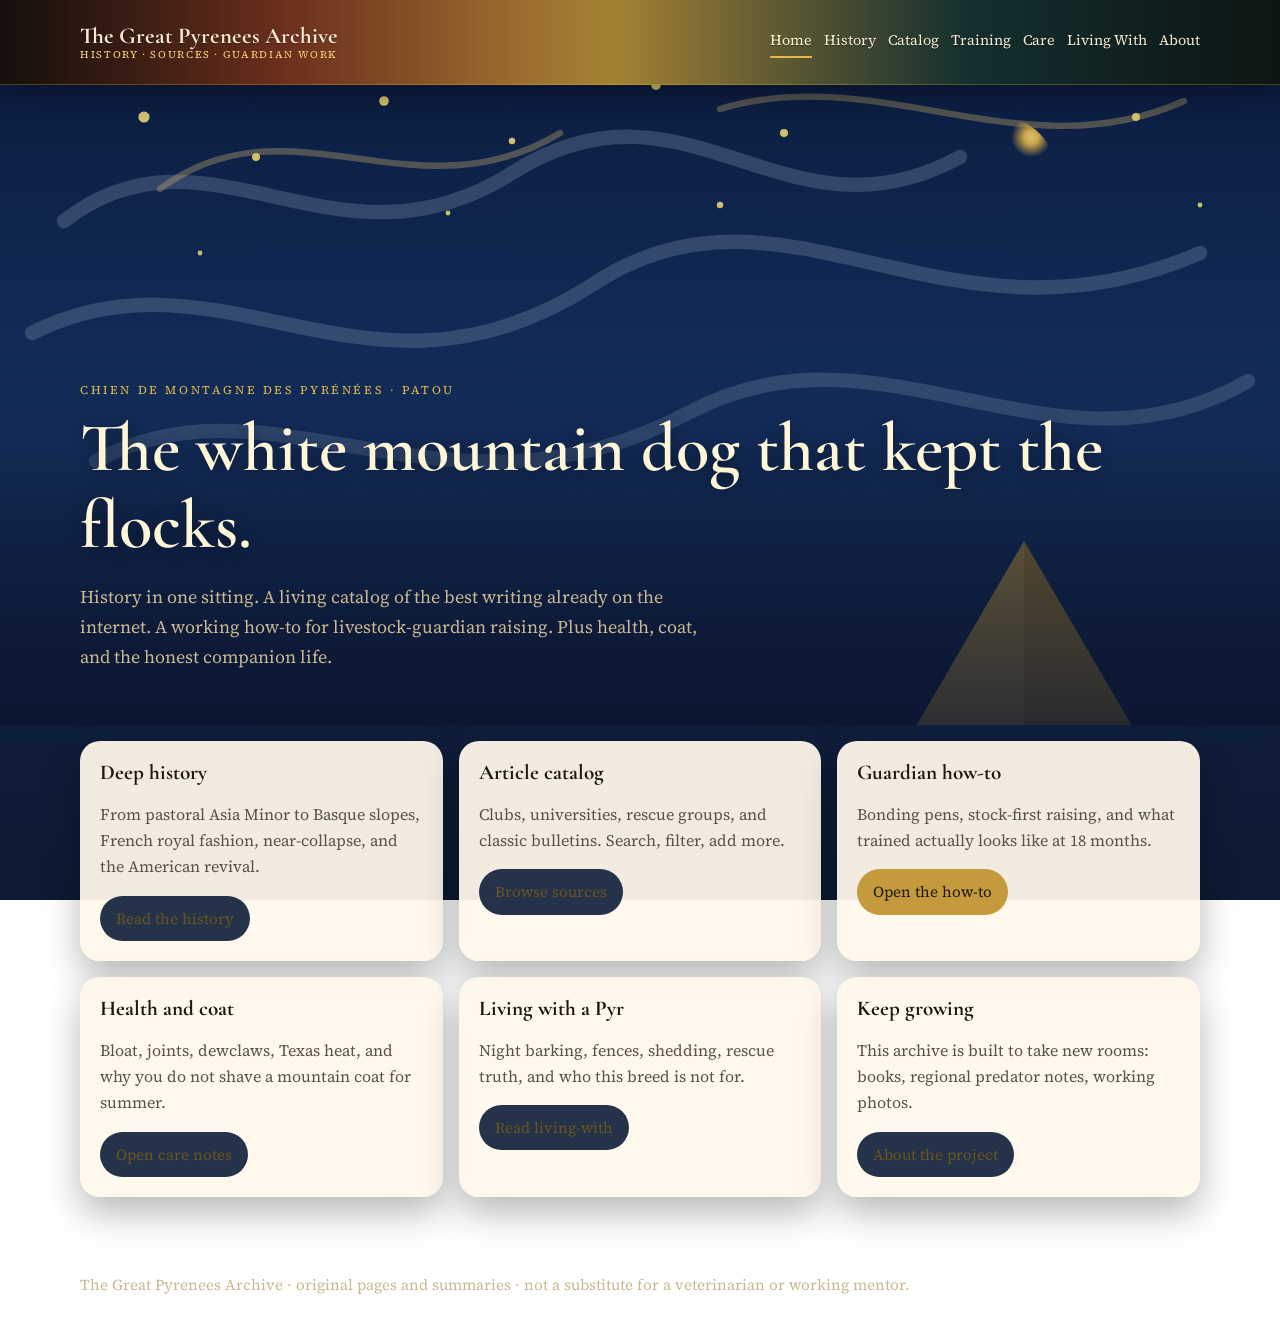
==== index.html @ efe575bf "Night-watch design: wet-paint header, starry hero, cream type on dark" ====
<!DOCTYPE html>
<html lang="en">
<head>
  <meta charset="UTF-8">
  <meta name="viewport" content="width=device-width, initial-scale=1">
  <meta http-equiv="Cache-Control" content="no-cache, no-store, must-revalidate">
  <title>The Great Pyrenees Archive</title>
  <link rel="preconnect" href="https://fonts.googleapis.com">
  <link rel="preconnect" href="https://fonts.gstatic.com" crossorigin>
  <link href="https://fonts.googleapis.com/css2?family=Cormorant+Garamond:wght@500;600&family=Source+Serif+4:opsz,wght@8..60,400;8..60,600&display=swap" rel="stylesheet">
  <link rel="stylesheet" href="assets/styles.css?v=night1">
</head>
<body>
  <header class="site-header"><div class="wrap header-inner">
    <a class="brand" href="index.html"><strong>The Great Pyrenees Archive</strong><span>History · Sources · Guardian Work</span></a>
    <nav><a class="active" href="index.html">Home</a><a href="history.html">History</a><a href="archive.html">Catalog</a><a href="training.html">Training</a><a href="care.html">Care</a><a href="living.html">Living With</a><a href="about.html">About</a></nav>
  </div></header>
  <section class="hero-night">
    <div class="wrap hero-copy">
      <p class="kicker">Chien de Montagne des Pyrénées · Patou</p>
      <h1>The white mountain dog that kept the flocks.</h1>
      <p class="lede">History in one sitting. A living catalog of the best writing already on the internet. A working how-to for livestock-guardian raising. Plus health, coat, and the honest companion life.</p>
    </div>
  </section>
  <main class="wrap">
    <section class="grid-3 section">
      <article class="card"><h3>Deep history</h3><p>From pastoral Asia Minor to Basque slopes, French royal fashion, near-collapse, and the American revival.</p><a class="btn" href="history.html">Read the history</a></article>
      <article class="card"><h3>Article catalog</h3><p>Clubs, universities, rescue groups, and classic bulletins. Search, filter, add more.</p><a class="btn" href="archive.html">Browse sources</a></article>
      <article class="card"><h3>Guardian how-to</h3><p>Bonding pens, stock-first raising, and what trained actually looks like at 18 months.</p><a class="btn gold" href="training.html">Open the how-to</a></article>
      <article class="card"><h3>Health and coat</h3><p>Bloat, joints, dewclaws, Texas heat, and why you do not shave a mountain coat for summer.</p><a class="btn" href="care.html">Open care notes</a></article>
      <article class="card"><h3>Living with a Pyr</h3><p>Night barking, fences, shedding, rescue truth, and who this breed is not for.</p><a class="btn" href="living.html">Read living-with</a></article>
      <article class="card"><h3>Keep growing</h3><p>This archive is built to take new rooms: books, regional predator notes, working photos.</p><a class="btn" href="about.html">About the project</a></article>
    </section>
  </main>
  <footer><div class="wrap">The Great Pyrenees Archive · original pages and summaries · not a substitute for a veterinarian or working mentor.</div></footer>
</body>
</html>
---- assets/styles.css ----
:root {
  --ink: #f6ecd4;
  --muted: #c9b894;
  --paper: rgba(255, 248, 235, 0.94);
  --paper-ink: #1c1914;
  --gold: #e0b94a;
  --gold-deep: #c49a3c;
  --navy: #0b1630;
  --navy-2: #12244a;
  --teal: #1f6f6a;
  --rust: #b24a2c;
  --line: rgba(246, 236, 212, 0.16);
}
* { box-sizing: border-box; }
html { scroll-behavior: smooth; }
body {
  margin: 0;
  font-family: "Source Serif 4", Georgia, serif;
  color: var(--ink);
  line-height: 1.65;
  min-height: 100vh;
  background:
    radial-gradient(circle at 12% 18%, rgba(246,226,122,0.16) 0 2px, transparent 3px),
    radial-gradient(circle at 28% 8%, rgba(246,226,122,0.2) 0 1px, transparent 2px),
    radial-gradient(circle at 72% 12%, rgba(246,226,122,0.18) 0 2px, transparent 3px),
    radial-gradient(circle at 88% 22%, rgba(246,226,122,0.14) 0 1px, transparent 2px),
    linear-gradient(180deg, #0b1630 0%, #12244a 42%, #0d1a33 100%);
  background-attachment: fixed;
}
a { color: var(--gold); }
.wrap { width: min(1120px, calc(100% - 28px)); margin: 0 auto; position: relative; z-index: 1; }
.site-header {
  position: sticky; top: 0; z-index: 30;
  background-image:
    linear-gradient(90deg, rgba(10,10,10,0.35), rgba(10,10,10,0.15) 40%, rgba(10,10,10,0.3)),
    linear-gradient(90deg, #1a120c 0%, #8a3a22 22%, #c49a3c 48%, #163a3a 76%, #0e1a18 100%);
  box-shadow: 0 10px 28px rgba(0,0,0,0.35);
  border-bottom: 1px solid rgba(224,185,74,0.28);
}
.header-inner { display: flex; align-items: center; justify-content: space-between; gap: 14px; min-height: 84px; padding: 10px 0; }
.brand { text-decoration: none; color: #f6ecd4; display: flex; flex-direction: column; line-height: 1.12; }
.brand strong { font-family: "Cormorant Garamond", Georgia, serif; font-size: 1.42rem; text-shadow: 0 1px 0 rgba(0,0,0,0.45); }
.brand span { font-size: 0.64rem; letter-spacing: 0.16em; text-transform: uppercase; color: #f3d27a; }
nav { display: flex; flex-wrap: wrap; gap: 6px 12px; }
nav a { text-decoration: none; color: #f6ecd4; font-size: 0.9rem; padding: 3px 0; border-bottom: 2px solid transparent; text-shadow: 0 1px 0 rgba(0,0,0,0.4); }
nav a.active, nav a:hover { border-bottom-color: var(--gold); color: #fff6d8; }
.hero-night {
  position: relative;
  min-height: min(72vh, 640px);
  display: grid;
  align-items: end;
  overflow: hidden;
  background: url("sky.svg?v=night1") center/cover no-repeat, #0b1630;
}
.hero-night::after {
  content: "";
  position: absolute; inset: 0;
  background: linear-gradient(180deg, rgba(11,22,48,0.15) 0%, rgba(11,22,48,0.2) 40%, rgba(11,22,48,0.78) 100%);
  pointer-events: none;
}
.hero-copy { position: relative; z-index: 2; padding: 48px 0 36px; }
.hero { padding: 42px 0 18px; }
.kicker { letter-spacing: 0.22em; text-transform: uppercase; font-size: 0.74rem; color: var(--gold); margin: 0 0 10px; }
h1, h2, h3 { font-family: "Cormorant Garamond", Georgia, serif; line-height: 1.12; margin: 0 0 12px; }
h1 { font-size: clamp(2.2rem, 6.4vw, 4.3rem); font-weight: 600; color: #fff6d8; text-shadow: 0 2px 18px rgba(0,0,0,0.45); }
h2 { font-size: clamp(1.6rem, 3.2vw, 2.4rem); color: #fff6d8; }
h3 { font-size: 1.32rem; color: var(--paper-ink); }
.lede { font-size: 1.12rem; color: var(--muted); max-width: 40rem; }
.grid-3, .grid-2 { display: grid; gap: 16px; }
.grid-3 { grid-template-columns: repeat(3, 1fr); }
.grid-2 { grid-template-columns: 1.15fr 0.85fr; }
.card {
  background: var(--paper);
  color: var(--paper-ink);
  border-radius: 20px;
  padding: 20px;
  box-shadow: 0 16px 36px rgba(0,0,0,0.28);
}
.card h2, .card h3 { color: var(--paper-ink); }
.card p { color: #5a5348; }
.card a { color: #6b5420; }
.btn { display: inline-block; text-decoration: none; background: #24324a; color: #f8f3e8; padding: 10px 16px; border-radius: 999px; font-size: 0.95rem; }
.btn.gold { background: var(--gold-deep); color: #1c1915; }
.section { padding: 16px 0 40px; }
.timeline { border-left: 3px solid var(--gold); margin: 18px 0 0 8px; padding-left: 22px; }
.tl-item { margin: 0 0 20px; }
.tl-item time { display: block; color: var(--gold); letter-spacing: 0.08em; font-size: 0.8rem; text-transform: uppercase; }
.filters { display: flex; flex-wrap: wrap; gap: 10px; margin: 16px 0 22px; align-items: center; }
.filters input, .filters select {
  font: inherit; padding: 10px 12px; border-radius: 12px;
  border: 1px solid var(--line); background: rgba(255,248,235,0.95);
  color: var(--paper-ink); min-width: 180px;
}
.article { display: grid; gap: 6px; margin-bottom: 14px; }
.meta { color: #6b6458; font-size: 0.92rem; }
.tag { display: inline-block; font-size: 0.72rem; letter-spacing: 0.06em; text-transform: uppercase; background: rgba(196,154,60,0.2); color: #6b5420; padding: 3px 8px; border-radius: 999px; }
.howto { color: var(--ink); }
.howto h2 { margin-bottom: 10px; }
.howto ol, .howto ul { padding-left: 20px; }
.howto li { margin: 0 0 10px; }
.callout { background: linear-gradient(90deg, rgba(224,185,74,0.2), rgba(31,111,106,0.18)); border-left: 4px solid var(--gold); padding: 14px 16px; border-radius: 0 14px 14px 0; color: var(--ink); }
.callout strong { color: #fff6d8; }
footer { margin-top: 8px; padding: 26px 0 40px; border-top: 1px solid var(--line); color: var(--muted); font-size: 0.95rem; }
@media (max-width: 900px) {
  .grid-3, .grid-2 { grid-template-columns: 1fr; }
  .header-inner { flex-direction: column; align-items: flex-start; }
  .hero-night { min-height: 70vh; }
}
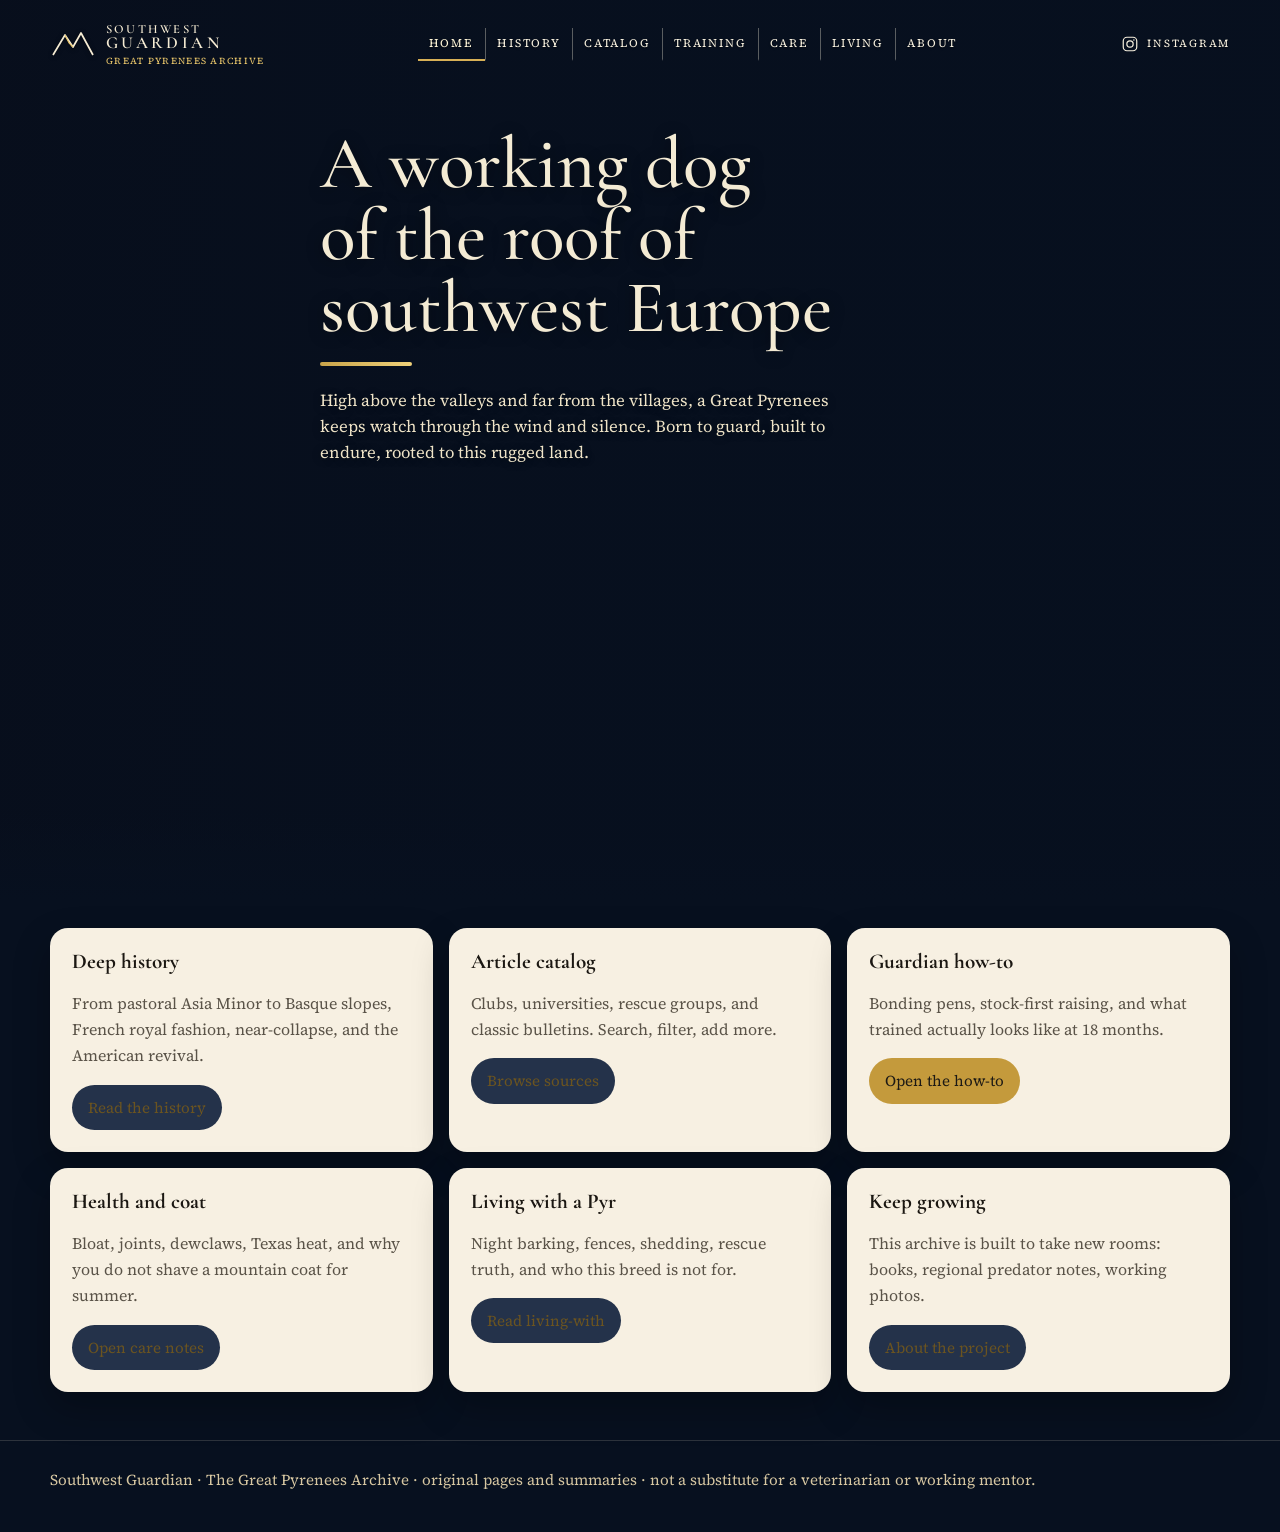
==== commit 34f4d21c: "Rebuild homepage to match the Starry Night painting: wet-paint header, Southwest Guardian lockup, cr" ====
--- a/index.html
+++ b/index.html
@@ -4,26 +4,46 @@
   <meta charset="UTF-8">
   <meta name="viewport" content="width=device-width, initial-scale=1">
   <meta http-equiv="Cache-Control" content="no-cache, no-store, must-revalidate">
-  <title>The Great Pyrenees Archive</title>
+  <title>Southwest Guardian — The Great Pyrenees Archive</title>
+  <meta name="description" content="A working dog of the roof of southwest Europe. History, source catalog, livestock guardian training, health, and living-with notes.">
   <link rel="preconnect" href="https://fonts.googleapis.com">
   <link rel="preconnect" href="https://fonts.gstatic.com" crossorigin>
-  <link href="https://fonts.googleapis.com/css2?family=Cormorant+Garamond:wght@500;600&family=Source+Serif+4:opsz,wght@8..60,400;8..60,600&display=swap" rel="stylesheet">
-  <link rel="stylesheet" href="assets/styles.css?v=night1">
+  <link href="https://fonts.googleapis.com/css2?family=Cormorant+Garamond:ital,wght@0,500;0,600;1,500&family=Source+Serif+4:opsz,wght@8..60,400;8..60,600&display=swap" rel="stylesheet">
+  <link rel="stylesheet" href="assets/styles.css?v=canvas1">
 </head>
 <body>
-  <header class="site-header"><div class="wrap header-inner">
-    <a class="brand" href="index.html"><strong>The Great Pyrenees Archive</strong><span>History · Sources · Guardian Work</span></a>
-    <nav><a class="active" href="index.html">Home</a><a href="history.html">History</a><a href="archive.html">Catalog</a><a href="training.html">Training</a><a href="care.html">Care</a><a href="living.html">Living With</a><a href="about.html">About</a></nav>
-  </div></header>
-  <section class="hero-night">
+  <section class="stage">
+    <header class="site-header"><div class="wrap header-inner">
+    <a class="brand" href="index.html" aria-label="Southwest Guardian home">
+      <svg width="46" height="34" viewBox="0 0 46 34" fill="none" aria-hidden="true">
+        <path d="M3 28 L15 8 L23 20 L31 6 L43 28" stroke="#f6ecd4" stroke-width="1.7" stroke-linejoin="round"/>
+        <path d="M15 8 L19 16 L23 20" stroke="#e8c56a" stroke-width="1.1"/>
+      </svg>
+      <span class="brand-copy">
+        <strong>Southwest</strong>
+        <em>Guardian</em>
+        <span>Great Pyrenees Archive</span>
+      </span>
+    </a>
+    <button class="nav-toggle" type="button" aria-expanded="false">Menu</button>
+    <nav class="paint-nav"><a class="active" href="index.html">Home</a><a href="history.html">History</a><a href="archive.html">Catalog</a><a href="training.html">Training</a><a href="care.html">Care</a><a href="living.html">Living</a><a href="about.html">About</a></nav>
+    <a class="ig" href="about.html" aria-label="About the archive">
+      <svg width="18" height="18" viewBox="0 0 24 24" fill="none" aria-hidden="true">
+        <rect x="3" y="3" width="18" height="18" rx="5" stroke="#f7f0de" stroke-width="1.6"/>
+        <circle cx="12" cy="12" r="4.2" stroke="#f7f0de" stroke-width="1.6"/>
+        <circle cx="17.2" cy="6.8" r="1" fill="#f7f0de"/>
+      </svg>
+      <span>Instagram</span>
+    </a>
+    </div></header>
     <div class="wrap hero-copy">
-      <p class="kicker">Chien de Montagne des Pyrénées · Patou</p>
-      <h1>The white mountain dog that kept the flocks.</h1>
-      <p class="lede">History in one sitting. A living catalog of the best writing already on the internet. A working how-to for livestock-guardian raising. Plus health, coat, and the honest companion life.</p>
+      <h1>A working dog<br>of the roof of<br>southwest Europe</h1>
+      <span class="gold-rule"></span>
+      <p class="lede">High above the valleys and far from the villages, a Great Pyrenees keeps watch through the wind and silence. Born to guard, built to endure, rooted to this rugged land.</p>
     </div>
   </section>
   <main class="wrap">
-    <section class="grid-3 section">
+    <section class="grid-3 section rooms">
       <article class="card"><h3>Deep history</h3><p>From pastoral Asia Minor to Basque slopes, French royal fashion, near-collapse, and the American revival.</p><a class="btn" href="history.html">Read the history</a></article>
       <article class="card"><h3>Article catalog</h3><p>Clubs, universities, rescue groups, and classic bulletins. Search, filter, add more.</p><a class="btn" href="archive.html">Browse sources</a></article>
       <article class="card"><h3>Guardian how-to</h3><p>Bonding pens, stock-first raising, and what trained actually looks like at 18 months.</p><a class="btn gold" href="training.html">Open the how-to</a></article>
@@ -32,6 +52,7 @@
       <article class="card"><h3>Keep growing</h3><p>This archive is built to take new rooms: books, regional predator notes, working photos.</p><a class="btn" href="about.html">About the project</a></article>
     </section>
   </main>
-  <footer><div class="wrap">The Great Pyrenees Archive · original pages and summaries · not a substitute for a veterinarian or working mentor.</div></footer>
+  <footer><div class="wrap">Southwest Guardian · The Great Pyrenees Archive · original pages and summaries · not a substitute for a veterinarian or working mentor.</div></footer>
+  <script src="assets/site.js?v=canvas1"></script>
 </body>
 </html>
--- a/assets/styles.css
+++ b/assets/styles.css
@@ -1,15 +1,12 @@
 :root {
-  --ink: #f6ecd4;
-  --muted: #c9b894;
-  --paper: rgba(255, 248, 235, 0.94);
-  --paper-ink: #1c1914;
-  --gold: #e0b94a;
+  --ink: #f3ead2;
+  --muted: #d7c7a2;
+  --paper: #f7f0e2;
+  --paper-ink: #1b1712;
+  --gold: #d7b056;
   --gold-deep: #c49a3c;
-  --navy: #0b1630;
-  --navy-2: #12244a;
-  --teal: #1f6f6a;
-  --rust: #b24a2c;
-  --line: rgba(246, 236, 212, 0.16);
+  --navy: #07101f;
+  --line: rgba(243, 234, 210, 0.16);
 }
 * { box-sizing: border-box; }
 html { scroll-behavior: smooth; }
@@ -19,69 +16,181 @@
   color: var(--ink);
   line-height: 1.65;
   min-height: 100vh;
+  background: #07101f;
+}
+a { color: var(--gold); }
+.wrap { width: min(1180px, calc(100% - 32px)); margin: 0 auto; }
+.stage {
+  position: relative;
+  min-height: 100svh;
+  color: var(--ink);
   background:
-    radial-gradient(circle at 12% 18%, rgba(246,226,122,0.16) 0 2px, transparent 3px),
-    radial-gradient(circle at 28% 8%, rgba(246,226,122,0.2) 0 1px, transparent 2px),
-    radial-gradient(circle at 72% 12%, rgba(246,226,122,0.18) 0 2px, transparent 3px),
-    radial-gradient(circle at 88% 22%, rgba(246,226,122,0.14) 0 1px, transparent 2px),
-    linear-gradient(180deg, #0b1630 0%, #12244a 42%, #0d1a33 100%);
-  background-attachment: fixed;
-}
-a { color: var(--gold); }
-.wrap { width: min(1120px, calc(100% - 28px)); margin: 0 auto; position: relative; z-index: 1; }
-.site-header {
-  position: sticky; top: 0; z-index: 30;
-  background-image:
-    linear-gradient(90deg, rgba(10,10,10,0.35), rgba(10,10,10,0.15) 40%, rgba(10,10,10,0.3)),
-    linear-gradient(90deg, #1a120c 0%, #8a3a22 22%, #c49a3c 48%, #163a3a 76%, #0e1a18 100%);
+    linear-gradient(90deg, rgba(8,12,24,0.42) 0%, rgba(8,12,24,0.12) 42%, rgba(8,12,24,0.08) 100%),
+    url("hero.svg?v=canvas1") center top / cover no-repeat,
+    #07101f;
+  overflow: hidden;
+}
+.stage::after {
+  content: "";
+  position: absolute;
+  inset: auto 0 0 0;
+  height: 90px;
+  background: linear-gradient(180deg, transparent, #07101f);
+  pointer-events: none;
+}
+.site-header { position: relative; z-index: 5; }
+.stage .site-header { background: transparent; }
+.page-header {
+  position: sticky;
+  top: 0;
+  z-index: 30;
+  background:
+    linear-gradient(90deg, rgba(8,8,8,0.28), rgba(8,8,8,0.08) 40%, rgba(8,8,8,0.2)),
+    url("bar.svg?v=canvas1") center / cover no-repeat,
+    linear-gradient(90deg, #1a120c 0%, #8a3a22 22%, #c49a3c 52%, #1a5a58 78%, #163a48 100%);
   box-shadow: 0 10px 28px rgba(0,0,0,0.35);
-  border-bottom: 1px solid rgba(224,185,74,0.28);
-}
-.header-inner { display: flex; align-items: center; justify-content: space-between; gap: 14px; min-height: 84px; padding: 10px 0; }
-.brand { text-decoration: none; color: #f6ecd4; display: flex; flex-direction: column; line-height: 1.12; }
-.brand strong { font-family: "Cormorant Garamond", Georgia, serif; font-size: 1.42rem; text-shadow: 0 1px 0 rgba(0,0,0,0.45); }
-.brand span { font-size: 0.64rem; letter-spacing: 0.16em; text-transform: uppercase; color: #f3d27a; }
-nav { display: flex; flex-wrap: wrap; gap: 6px 12px; }
-nav a { text-decoration: none; color: #f6ecd4; font-size: 0.9rem; padding: 3px 0; border-bottom: 2px solid transparent; text-shadow: 0 1px 0 rgba(0,0,0,0.4); }
-nav a.active, nav a:hover { border-bottom-color: var(--gold); color: #fff6d8; }
-.hero-night {
+}
+.header-inner {
+  display: grid;
+  grid-template-columns: auto 1fr auto;
+  align-items: center;
+  gap: 18px;
+  min-height: 92px;
+  padding: 10px 0 14px;
+}
+.brand {
+  text-decoration: none;
+  color: #f6ecd4;
+  display: flex;
+  align-items: center;
+  gap: 10px;
+  min-width: 148px;
+}
+.brand svg { display: block; flex: 0 0 auto; filter: drop-shadow(0 1px 2px rgba(0,0,0,.55)); }
+.brand-copy { display: flex; flex-direction: column; line-height: 1; }
+.brand-copy strong {
+  font-family: "Cormorant Garamond", Georgia, serif;
+  font-weight: 600;
+  font-size: 0.78rem;
+  letter-spacing: 0.18em;
+  text-transform: uppercase;
+}
+.brand-copy em {
+  font-style: normal;
+  font-family: "Cormorant Garamond", Georgia, serif;
+  font-weight: 600;
+  font-size: 1.05rem;
+  letter-spacing: 0.2em;
+  text-transform: uppercase;
+}
+.brand-copy span {
+  margin-top: 4px;
+  font-size: 0.58rem;
+  letter-spacing: 0.14em;
+  text-transform: uppercase;
+  color: #e8c56a;
+}
+nav.paint-nav {
+  display: flex;
+  flex-wrap: wrap;
+  justify-content: center;
+  align-items: center;
+  gap: 0;
+}
+nav.paint-nav a {
+  text-decoration: none;
+  color: #f7f0de;
+  font-size: 0.72rem;
+  letter-spacing: 0.16em;
+  text-transform: uppercase;
+  padding: 6px 11px;
+  text-shadow: 0 1px 2px rgba(0,0,0,0.55);
+  border-bottom: 2px solid transparent;
+}
+nav.paint-nav a + a { border-left: 1px solid rgba(247,240,222,0.35); }
+nav.paint-nav a.active,
+nav.paint-nav a:hover { border-bottom-color: var(--gold); color: #fff6d8; }
+.ig {
+  color: #f7f0de;
+  text-decoration: none;
+  display: flex;
+  align-items: center;
+  gap: 8px;
+  font-size: 0.68rem;
+  letter-spacing: 0.16em;
+  text-transform: uppercase;
+  text-shadow: 0 1px 2px rgba(0,0,0,0.55);
+}
+.ig svg { display: block; }
+.hero-copy {
   position: relative;
-  min-height: min(72vh, 640px);
-  display: grid;
-  align-items: end;
-  overflow: hidden;
-  background: url("sky.svg?v=night1") center/cover no-repeat, #0b1630;
-}
-.hero-night::after {
-  content: "";
-  position: absolute; inset: 0;
-  background: linear-gradient(180deg, rgba(11,22,48,0.15) 0%, rgba(11,22,48,0.2) 40%, rgba(11,22,48,0.78) 100%);
-  pointer-events: none;
-}
-.hero-copy { position: relative; z-index: 2; padding: 48px 0 36px; }
-.hero { padding: 42px 0 18px; }
-.kicker { letter-spacing: 0.22em; text-transform: uppercase; font-size: 0.74rem; color: var(--gold); margin: 0 0 10px; }
+  z-index: 3;
+  padding: 4vh 0 18vh;
+  max-width: 640px;
+}
+.hero-copy h1 {
+  font-family: "Cormorant Garamond", Georgia, serif;
+  font-weight: 500;
+  font-size: clamp(2.4rem, 6.2vw, 4.6rem);
+  line-height: 0.98;
+  color: #f4ebd4;
+  margin: 0 0 18px;
+  text-shadow: 0 2px 16px rgba(0,0,0,0.45);
+}
+.gold-rule {
+  display: block;
+  width: 92px;
+  height: 4px;
+  border-radius: 2px;
+  background: linear-gradient(90deg, #c9a44a, #f0d27a);
+  margin: 0 0 22px;
+}
+.hero-copy .lede {
+  font-size: 1.05rem;
+  line-height: 1.55;
+  color: #efe4c8;
+  max-width: 34rem;
+  text-shadow: 0 1px 8px rgba(0,0,0,0.4);
+  margin: 0;
+}
+.page-hero { padding: 42px 0 8px; }
+.kicker {
+  letter-spacing: 0.22em;
+  text-transform: uppercase;
+  font-size: 0.74rem;
+  color: var(--gold);
+  margin: 0 0 10px;
+}
 h1, h2, h3 { font-family: "Cormorant Garamond", Georgia, serif; line-height: 1.12; margin: 0 0 12px; }
-h1 { font-size: clamp(2.2rem, 6.4vw, 4.3rem); font-weight: 600; color: #fff6d8; text-shadow: 0 2px 18px rgba(0,0,0,0.45); }
-h2 { font-size: clamp(1.6rem, 3.2vw, 2.4rem); color: #fff6d8; }
+h1 { font-size: clamp(2.1rem, 5.4vw, 3.6rem); font-weight: 600; color: #fff6d8; }
+h2 { font-size: clamp(1.5rem, 3vw, 2.2rem); color: #fff6d8; }
 h3 { font-size: 1.32rem; color: var(--paper-ink); }
-.lede { font-size: 1.12rem; color: var(--muted); max-width: 40rem; }
+.lede { font-size: 1.12rem; color: var(--muted); max-width: 42rem; }
 .grid-3, .grid-2 { display: grid; gap: 16px; }
 .grid-3 { grid-template-columns: repeat(3, 1fr); }
 .grid-2 { grid-template-columns: 1.15fr 0.85fr; }
 .card {
   background: var(--paper);
   color: var(--paper-ink);
-  border-radius: 20px;
-  padding: 20px;
+  border-radius: 18px;
+  padding: 22px;
   box-shadow: 0 16px 36px rgba(0,0,0,0.28);
 }
 .card h2, .card h3 { color: var(--paper-ink); }
 .card p { color: #5a5348; }
 .card a { color: #6b5420; }
-.btn { display: inline-block; text-decoration: none; background: #24324a; color: #f8f3e8; padding: 10px 16px; border-radius: 999px; font-size: 0.95rem; }
+.btn {
+  display: inline-block;
+  text-decoration: none;
+  background: #24324a;
+  color: #f8f3e8;
+  padding: 10px 16px;
+  border-radius: 999px;
+  font-size: 0.95rem;
+}
 .btn.gold { background: var(--gold-deep); color: #1c1915; }
 .section { padding: 16px 0 40px; }
+.rooms { padding-top: 28px; }
 .timeline { border-left: 3px solid var(--gold); margin: 18px 0 0 8px; padding-left: 22px; }
 .tl-item { margin: 0 0 20px; }
 .tl-item time { display: block; color: var(--gold); letter-spacing: 0.08em; font-size: 0.8rem; text-transform: uppercase; }
@@ -93,16 +202,61 @@
 }
 .article { display: grid; gap: 6px; margin-bottom: 14px; }
 .meta { color: #6b6458; font-size: 0.92rem; }
-.tag { display: inline-block; font-size: 0.72rem; letter-spacing: 0.06em; text-transform: uppercase; background: rgba(196,154,60,0.2); color: #6b5420; padding: 3px 8px; border-radius: 999px; }
-.howto { color: var(--ink); }
+.tag {
+  display: inline-block; font-size: 0.72rem; letter-spacing: 0.06em;
+  text-transform: uppercase; background: rgba(196,154,60,0.2);
+  color: #6b5420; padding: 3px 8px; border-radius: 999px;
+}
 .howto h2 { margin-bottom: 10px; }
 .howto ol, .howto ul { padding-left: 20px; }
 .howto li { margin: 0 0 10px; }
-.callout { background: linear-gradient(90deg, rgba(224,185,74,0.2), rgba(31,111,106,0.18)); border-left: 4px solid var(--gold); padding: 14px 16px; border-radius: 0 14px 14px 0; color: var(--ink); }
+.callout {
+  background: linear-gradient(90deg, rgba(224,185,74,0.2), rgba(31,111,106,0.18));
+  border-left: 4px solid var(--gold);
+  padding: 14px 16px;
+  border-radius: 0 14px 14px 0;
+}
 .callout strong { color: #fff6d8; }
-footer { margin-top: 8px; padding: 26px 0 40px; border-top: 1px solid var(--line); color: var(--muted); font-size: 0.95rem; }
-@media (max-width: 900px) {
+footer {
+  margin-top: 8px;
+  padding: 26px 0 40px;
+  border-top: 1px solid var(--line);
+  color: var(--muted);
+  font-size: 0.95rem;
+}
+@media (max-width: 980px) {
+  .header-inner { grid-template-columns: 1fr auto; min-height: 78px; }
+  nav.paint-nav { display: none; }
+  .ig span { display: none; }
+  .nav-toggle { display: block; }
   .grid-3, .grid-2 { grid-template-columns: 1fr; }
-  .header-inner { flex-direction: column; align-items: flex-start; }
-  .hero-night { min-height: 70vh; }
-}
+  .hero-copy { padding: 18px 0 46vw; max-width: 92%; }
+  .hero-copy h1 { font-size: clamp(2rem, 10vw, 3.1rem); }
+  .stage { min-height: 100svh; background-position: 30% top; }
+}
+@media (min-width: 981px) {
+  .nav-toggle { display: none; }
+}
+.nav-toggle {
+  appearance: none;
+  border: 1px solid rgba(247,240,222,0.35);
+  background: rgba(0,0,0,0.2);
+  color: #f7f0de;
+  border-radius: 999px;
+  padding: 7px 12px;
+  letter-spacing: 0.14em;
+  text-transform: uppercase;
+  font-size: 0.68rem;
+  justify-self: end;
+}
+@media (max-width: 980px) {
+  nav.paint-nav.is-open {
+    display: flex;
+    grid-column: 1 / -1;
+    justify-content: flex-start;
+    background: rgba(8,12,24,0.55);
+    border-radius: 12px;
+    padding: 8px;
+  }
+  nav.paint-nav.is-open a + a { border-left: 0; }
+}
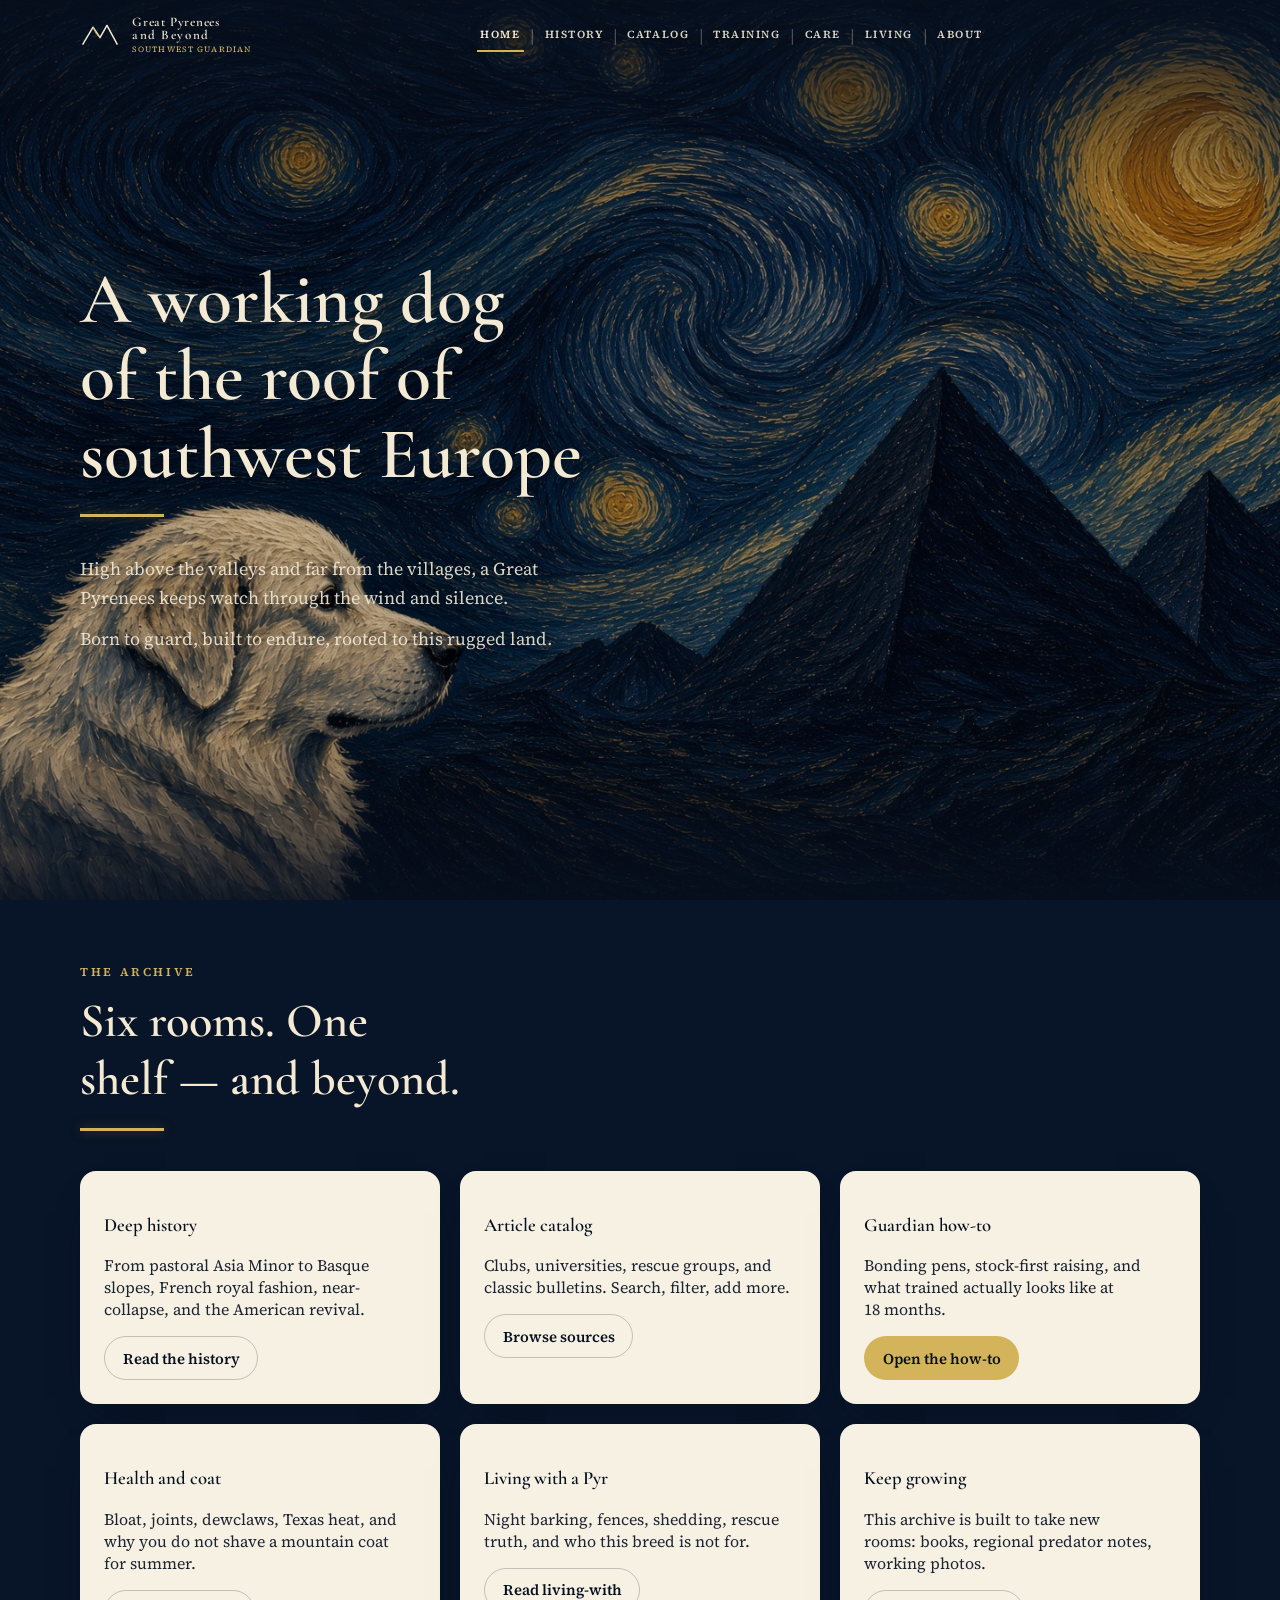
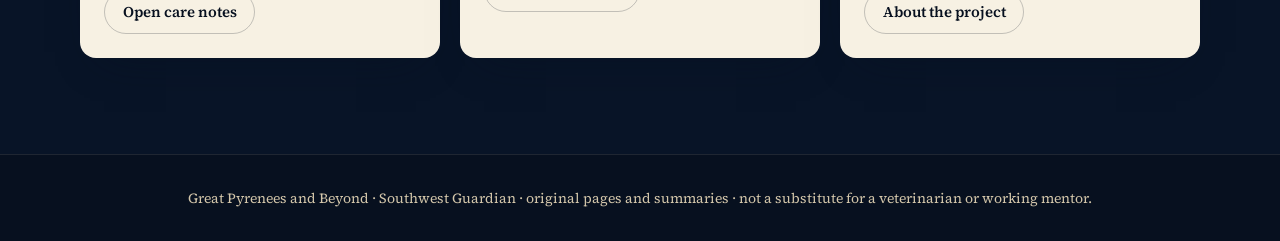
==== commit 5160f068: "Painted Great Pyrenees and Beyond archive Starry Night canvas, working Menu on phone widths, catalog" ====
--- a/index.html
+++ b/index.html
@@ -4,55 +4,78 @@
   <meta charset="UTF-8">
   <meta name="viewport" content="width=device-width, initial-scale=1">
   <meta http-equiv="Cache-Control" content="no-cache, no-store, must-revalidate">
-  <title>Southwest Guardian — The Great Pyrenees Archive</title>
+  <title>Great Pyrenees and Beyond — Southwest Guardian</title>
   <meta name="description" content="A working dog of the roof of southwest Europe. History, source catalog, livestock guardian training, health, and living-with notes.">
+  <link rel="icon" type="image/svg+xml" href="assets/favicon.svg">
   <link rel="preconnect" href="https://fonts.googleapis.com">
   <link rel="preconnect" href="https://fonts.gstatic.com" crossorigin>
-  <link href="https://fonts.googleapis.com/css2?family=Cormorant+Garamond:ital,wght@0,500;0,600;1,500&family=Source+Serif+4:opsz,wght@8..60,400;8..60,600&display=swap" rel="stylesheet">
-  <link rel="stylesheet" href="assets/styles.css?v=canvas1">
+  <link href="https://fonts.googleapis.com/css2?family=Cormorant+Garamond:ital,wght@0,500;0,600;0,700;1,500&family=Source+Serif+4:ital,opsz,wght@0,8..60,400;0,8..60,600;1,8..60,400&display=swap" rel="stylesheet">
+  <link rel="stylesheet" href="assets/styles.css?v=beyond1">
 </head>
 <body>
-  <section class="stage">
-    <header class="site-header"><div class="wrap header-inner">
-    <a class="brand" href="index.html" aria-label="Southwest Guardian home">
-      <svg width="46" height="34" viewBox="0 0 46 34" fill="none" aria-hidden="true">
-        <path d="M3 28 L15 8 L23 20 L31 6 L43 28" stroke="#f6ecd4" stroke-width="1.7" stroke-linejoin="round"/>
-        <path d="M15 8 L19 16 L23 20" stroke="#e8c56a" stroke-width="1.1"/>
-      </svg>
-      <span class="brand-copy">
-        <strong>Southwest</strong>
-        <em>Guardian</em>
-        <span>Great Pyrenees Archive</span>
-      </span>
-    </a>
-    <button class="nav-toggle" type="button" aria-expanded="false">Menu</button>
-    <nav class="paint-nav"><a class="active" href="index.html">Home</a><a href="history.html">History</a><a href="archive.html">Catalog</a><a href="training.html">Training</a><a href="care.html">Care</a><a href="living.html">Living</a><a href="about.html">About</a></nav>
-    <a class="ig" href="about.html" aria-label="About the archive">
-      <svg width="18" height="18" viewBox="0 0 24 24" fill="none" aria-hidden="true">
-        <rect x="3" y="3" width="18" height="18" rx="5" stroke="#f7f0de" stroke-width="1.6"/>
-        <circle cx="12" cy="12" r="4.2" stroke="#f7f0de" stroke-width="1.6"/>
-        <circle cx="17.2" cy="6.8" r="1" fill="#f7f0de"/>
-      </svg>
-      <span>Instagram</span>
-    </a>
-    </div></header>
-    <div class="wrap hero-copy">
+  <header class="site-header overlay">
+    
+  <div class="header-inner site-wrap">
+    <a class="brand" href="index.html" aria-label="Great Pyrenees and Beyond home">
+    <svg width="40" height="30" viewBox="0 0 46 34" fill="none" aria-hidden="true">
+  <path d="M3 28 L15 8 L23 20 L31 6 L43 28" stroke="#f4ead4" stroke-width="1.7" stroke-linejoin="round"/>
+  <path d="M15 8 L19 16 L23 20" stroke="#d4b45a" stroke-width="1.15"/>
+</svg>
+    <span class="brand-copy"><strong>Great Pyrenees</strong><em>and Beyond</em><span>Southwest Guardian</span></span>
+  </a>
+    <nav class="desk-nav" aria-label="Primary"><a href="index.html" class="active">Home</a><span class="pipe" aria-hidden="true">|</span><a href="history.html">History</a><span class="pipe" aria-hidden="true">|</span><a href="archive.html">Catalog</a><span class="pipe" aria-hidden="true">|</span><a href="training.html">Training</a><span class="pipe" aria-hidden="true">|</span><a href="care.html">Care</a><span class="pipe" aria-hidden="true">|</span><a href="living.html">Living</a><span class="pipe" aria-hidden="true">|</span><a href="about.html">About</a></nav>
+    <button type="button" class="menu-btn" data-open-menu aria-expanded="false" aria-controls="site-menu">
+      <span class="bars" aria-hidden="true"><i></i><i></i><i></i></span>
+      Menu
+    </button>
+  </div>
+  <div class="menu-panel" id="site-menu" data-menu hidden>
+    <div class="bg" aria-hidden="true"><img src="assets/hero-mobile.jpg?v=beyond1" alt=""></div>
+    <div class="menu-top">
+      <a class="brand" href="index.html" aria-label="Great Pyrenees and Beyond home">
+    <svg width="40" height="30" viewBox="0 0 46 34" fill="none" aria-hidden="true">
+  <path d="M3 28 L15 8 L23 20 L31 6 L43 28" stroke="#f4ead4" stroke-width="1.7" stroke-linejoin="round"/>
+  <path d="M15 8 L19 16 L23 20" stroke="#d4b45a" stroke-width="1.15"/>
+</svg>
+    <span class="brand-copy"><strong>Great Pyrenees</strong><em>and Beyond</em><span>Southwest Guardian</span></span>
+  </a>
+      <button type="button" class="menu-close" data-close-menu aria-label="Close menu">×</button>
+    </div>
+    <nav class="menu-links"><a href="index.html" class="active">Home</a><a href="history.html">History</a><a href="archive.html">Catalog</a><a href="training.html">Training</a><a href="care.html">Care</a><a href="living.html">Living</a><a href="about.html">About</a></nav>
+  </div>
+  </header>
+  <section class="hero">
+    <picture>
+      <source media="(max-width: 1199px)" srcset="assets/hero-mobile.jpg?v=beyond1">
+      <img class="hero-art" src="assets/hero-desktop.jpg?v=beyond1" alt="">
+    </picture>
+    <div class="hero-scrim" aria-hidden="true"></div>
+    <div class="hero-top" aria-hidden="true"></div>
+    <div class="hero-bot" aria-hidden="true"></div>
+    <div class="hero-copy site-wrap">
       <h1>A working dog<br>of the roof of<br>southwest Europe</h1>
       <span class="gold-rule"></span>
-      <p class="lede">High above the valleys and far from the villages, a Great Pyrenees keeps watch through the wind and silence. Born to guard, built to endure, rooted to this rugged land.</p>
+      <p class="lede">High above the valleys and far from the villages, a Great Pyrenees keeps watch through the wind and silence.
+        <span class="lede-rest">Born to guard, built to endure, rooted to this rugged land.</span>
+      </p>
     </div>
   </section>
-  <main class="wrap">
-    <section class="grid-3 section rooms">
-      <article class="card"><h3>Deep history</h3><p>From pastoral Asia Minor to Basque slopes, French royal fashion, near-collapse, and the American revival.</p><a class="btn" href="history.html">Read the history</a></article>
-      <article class="card"><h3>Article catalog</h3><p>Clubs, universities, rescue groups, and classic bulletins. Search, filter, add more.</p><a class="btn" href="archive.html">Browse sources</a></article>
-      <article class="card"><h3>Guardian how-to</h3><p>Bonding pens, stock-first raising, and what trained actually looks like at 18 months.</p><a class="btn gold" href="training.html">Open the how-to</a></article>
-      <article class="card"><h3>Health and coat</h3><p>Bloat, joints, dewclaws, Texas heat, and why you do not shave a mountain coat for summer.</p><a class="btn" href="care.html">Open care notes</a></article>
-      <article class="card"><h3>Living with a Pyr</h3><p>Night barking, fences, shedding, rescue truth, and who this breed is not for.</p><a class="btn" href="living.html">Read living-with</a></article>
-      <article class="card"><h3>Keep growing</h3><p>This archive is built to take new rooms: books, regional predator notes, working photos.</p><a class="btn" href="about.html">About the project</a></article>
-    </section>
+  <main class="rooms">
+    <div class="site-wrap">
+      <p class="kicker">The archive</p>
+      <h2>Six rooms. One shelf — and beyond.</h2>
+      <span class="gold-rule"></span>
+      <div class="grid-3">
+        <article class="paper-card"><h3>Deep history</h3><p>From pastoral Asia Minor to Basque slopes, French royal fashion, near-collapse, and the American revival.</p><a class="paint-btn" href="history.html">Read the history</a></article>
+        <article class="paper-card"><h3>Article catalog</h3><p>Clubs, universities, rescue groups, and classic bulletins. Search, filter, add more.</p><a class="paint-btn" href="archive.html">Browse sources</a></article>
+        <article class="paper-card"><h3>Guardian how-to</h3><p>Bonding pens, stock-first raising, and what trained actually looks like at 18 months.</p><a class="paint-btn gold" href="training.html">Open the how-to</a></article>
+        <article class="paper-card"><h3>Health and coat</h3><p>Bloat, joints, dewclaws, Texas heat, and why you do not shave a mountain coat for summer.</p><a class="paint-btn" href="care.html">Open care notes</a></article>
+        <article class="paper-card"><h3>Living with a Pyr</h3><p>Night barking, fences, shedding, rescue truth, and who this breed is not for.</p><a class="paint-btn" href="living.html">Read living-with</a></article>
+        <article class="paper-card"><h3>Keep growing</h3><p>This archive is built to take new rooms: books, regional predator notes, working photos.</p><a class="paint-btn" href="about.html">About the project</a></article>
+      </div>
+    </div>
   </main>
-  <footer><div class="wrap">Southwest Guardian · The Great Pyrenees Archive · original pages and summaries · not a substitute for a veterinarian or working mentor.</div></footer>
-  <script src="assets/site.js?v=canvas1"></script>
+  <footer class="site-footer"><div class="site-wrap">Great Pyrenees and Beyond · Southwest Guardian · original pages and summaries · not a substitute for a veterinarian or working mentor.</div></footer>
+  <script src="assets/site.js?v=beyond1"></script>
 </body>
 </html>
--- a/assets/styles.css
+++ b/assets/styles.css
@@ -1,262 +1,176 @@
 :root {
-  --ink: #f3ead2;
-  --muted: #d7c7a2;
-  --paper: #f7f0e2;
-  --paper-ink: #1b1712;
-  --gold: #d7b056;
-  --gold-deep: #c49a3c;
-  --navy: #07101f;
-  --line: rgba(243, 234, 210, 0.16);
+  --ink: #07101f;
+  --navy: #0c1c38;
+  --navy-deep: #081427;
+  --cream: #f4ead4;
+  --cream-dim: #d4c7ab;
+  --gold: #d4b45a;
+  --gold-deep: #b8923a;
+  --teal: #2d6a72;
+  --paper: #f7f1e3;
+  --ink-soft: #1b2433;
+  --display: "Cormorant Garamond", Georgia, serif;
+  --serif: "Source Serif 4", Georgia, serif;
 }
+
 * { box-sizing: border-box; }
-html { scroll-behavior: smooth; }
-body {
-  margin: 0;
-  font-family: "Source Serif 4", Georgia, serif;
-  color: var(--ink);
-  line-height: 1.65;
-  min-height: 100vh;
-  background: #07101f;
+html { -webkit-font-smoothing: antialiased; background: var(--ink); color: var(--cream); }
+body { margin: 0; min-height: 100svh; font-family: var(--serif); background: var(--ink); color: var(--cream); }
+button:not(:disabled), [role="button"]:not(:disabled) { cursor: pointer; }
+h1, h2, h3 { font-family: var(--display); text-wrap: balance; font-weight: 600; }
+p { text-wrap: pretty; }
+a { color: inherit; }
+img { max-width: 100%; }
+
+.site-wrap { width: min(1120px, calc(100% - 2.5rem)); margin-inline: auto; min-width: 0; }
+
+.gold-rule {
+  display: block; width: 5.25rem; height: 3px; margin: 1.25rem 0;
+  background: var(--gold); box-shadow: 0 0 12px rgb(212 180 90 / 0.35);
 }
-a { color: var(--gold); }
-.wrap { width: min(1180px, calc(100% - 32px)); margin: 0 auto; }
-.stage {
-  position: relative;
-  min-height: 100svh;
-  color: var(--ink);
-  background:
-    linear-gradient(90deg, rgba(8,12,24,0.42) 0%, rgba(8,12,24,0.12) 42%, rgba(8,12,24,0.08) 100%),
-    url("hero.svg?v=canvas1") center top / cover no-repeat,
-    #07101f;
-  overflow: hidden;
+.kicker {
+  margin: 0 0 0.75rem; font-size: 0.75rem; font-weight: 600;
+  letter-spacing: 0.22em; text-transform: uppercase; color: var(--gold);
 }
-.stage::after {
-  content: "";
-  position: absolute;
-  inset: auto 0 0 0;
-  height: 90px;
-  background: linear-gradient(180deg, transparent, #07101f);
-  pointer-events: none;
+.paper-card {
+  background: var(--paper); color: var(--ink-soft); border-radius: 1rem;
+  padding: 1.5rem; box-shadow: 0 18px 40px -24px rgb(7 16 31 / 0.55);
 }
-.site-header { position: relative; z-index: 5; }
-.stage .site-header { background: transparent; }
-.page-header {
-  position: sticky;
-  top: 0;
-  z-index: 30;
-  background:
-    linear-gradient(90deg, rgba(8,8,8,0.28), rgba(8,8,8,0.08) 40%, rgba(8,8,8,0.2)),
-    url("bar.svg?v=canvas1") center / cover no-repeat,
-    linear-gradient(90deg, #1a120c 0%, #8a3a22 22%, #c49a3c 52%, #1a5a58 78%, #163a48 100%);
-  box-shadow: 0 10px 28px rgba(0,0,0,0.35);
+.paper-card h2, .paper-card h3 { color: var(--ink); }
+.paint-btn {
+  display: inline-flex; align-items: center; justify-content: center;
+  min-height: 2.75rem; padding: 0.5rem 1.1rem; border-radius: 999px;
+  border: 1px solid color-mix(in oklab, var(--ink) 22%, transparent);
+  background: transparent; color: var(--ink); font-family: var(--serif);
+  font-size: 0.9375rem; font-weight: 600; text-decoration: none;
 }
-.header-inner {
-  display: grid;
-  grid-template-columns: auto 1fr auto;
-  align-items: center;
-  gap: 18px;
-  min-height: 92px;
-  padding: 10px 0 14px;
+.paint-btn.gold { border-color: transparent; background: var(--gold); color: var(--ink); }
+.paint-btn.ghost { border-color: color-mix(in oklab, var(--cream) 35%, transparent); color: var(--cream); }
+
+.brand { display: flex; align-items: center; gap: 0.75rem; text-decoration: none; min-width: 0; color: var(--cream); }
+.brand-copy { display: flex; flex-direction: column; line-height: 1; min-width: 0; }
+.brand-copy strong { font-family: var(--display); font-weight: 600; letter-spacing: 0.06em; font-size: 0.82rem; white-space: nowrap; }
+.brand-copy em { font-family: var(--display); font-style: normal; font-weight: 600; letter-spacing: 0.12em; font-size: 0.82rem; white-space: nowrap; }
+.brand-copy span { margin-top: 0.25rem; font-size: 0.5rem; letter-spacing: 0.14em; text-transform: uppercase; color: var(--gold); white-space: nowrap; }
+
+.site-header { position: relative; z-index: 80; }
+.site-header.overlay { position: absolute; inset: 0 0 auto 0; }
+.site-header.bar { isolation: isolate; }
+.bar-bg { pointer-events: none; position: absolute; inset: 0; background: var(--navy-deep); }
+.bar-bg img { width: 100%; height: 100%; object-fit: cover; opacity: 0.9; }
+.bar-bg::after { content: ""; position: absolute; inset: 0; background: rgb(7 16 31 / 0.7); }
+.header-inner { position: relative; display: flex; align-items: center; justify-content: space-between; gap: 0.75rem; padding: 1rem 0; }
+
+.desk-nav { display: none; flex: 1; align-items: center; justify-content: center; white-space: nowrap; }
+.desk-nav a { padding: 0.5rem 0.2rem; font-size: 0.68rem; font-weight: 600; letter-spacing: 0.14em; text-transform: uppercase; text-decoration: none; border-bottom: 2px solid transparent; color: rgb(244 234 212 / 0.9); }
+.desk-nav a.active { border-bottom-color: var(--gold); color: var(--cream); }
+.desk-nav .pipe { margin: 0 0.4rem; color: rgb(244 234 212 / 0.35); }
+
+.menu-btn {
+  position: relative; z-index: 90; display: inline-flex; align-items: center; gap: 0.5rem;
+  min-height: 3rem; padding: 0 1rem; border-radius: 999px;
+  border: 1px solid rgb(244 234 212 / 0.35); background: rgb(7 16 31 / 0.5);
+  color: var(--cream); font-family: var(--serif); font-size: 0.875rem;
+  font-weight: 600; letter-spacing: 0.18em; text-transform: uppercase;
 }
-.brand {
-  text-decoration: none;
-  color: #f6ecd4;
-  display: flex;
-  align-items: center;
-  gap: 10px;
-  min-width: 148px;
+.menu-btn .bars { display: flex; flex-direction: column; gap: 3px; }
+.menu-btn .bars i { display: block; width: 1rem; height: 2px; background: var(--cream); }
+
+.menu-panel {
+  display: none; position: fixed; inset: 0; z-index: 200; flex-direction: column;
+  background: var(--ink); color: var(--cream);
 }
-.brand svg { display: block; flex: 0 0 auto; filter: drop-shadow(0 1px 2px rgba(0,0,0,.55)); }
-.brand-copy { display: flex; flex-direction: column; line-height: 1; }
-.brand-copy strong {
-  font-family: "Cormorant Garamond", Georgia, serif;
-  font-weight: 600;
-  font-size: 0.78rem;
-  letter-spacing: 0.18em;
-  text-transform: uppercase;
+.menu-panel.is-open { display: flex; }
+.menu-panel .bg { pointer-events: none; position: absolute; inset: 0; }
+.menu-panel .bg img { width: 100%; height: 100%; object-fit: cover; opacity: 0.35; }
+.menu-panel .bg::after { content: ""; position: absolute; inset: 0; background: rgb(7 16 31 / 0.85); }
+.menu-top { position: relative; display: flex; align-items: center; justify-content: space-between; padding: 1rem 1.25rem; }
+.menu-close { min-height: 3rem; min-width: 3rem; border: 0; background: transparent; color: var(--cream); font-size: 1.75rem; line-height: 1; }
+.menu-links { position: relative; flex: 1; display: flex; flex-direction: column; justify-content: center; gap: 0.25rem; padding: 0 2rem 4rem; }
+.menu-links a { font-family: var(--display); font-size: 2.25rem; text-decoration: none; padding: 0.75rem 0; color: var(--cream); }
+.menu-links a.active { color: var(--gold); }
+
+.hero {
+  position: relative; isolation: isolate; min-height: 100svh; overflow: hidden;
 }
-.brand-copy em {
-  font-style: normal;
-  font-family: "Cormorant Garamond", Georgia, serif;
-  font-weight: 600;
-  font-size: 1.05rem;
-  letter-spacing: 0.2em;
-  text-transform: uppercase;
-}
-.brand-copy span {
-  margin-top: 4px;
-  font-size: 0.58rem;
-  letter-spacing: 0.14em;
-  text-transform: uppercase;
-  color: #e8c56a;
-}
-nav.paint-nav {
-  display: flex;
-  flex-wrap: wrap;
-  justify-content: center;
-  align-items: center;
-  gap: 0;
-}
-nav.paint-nav a {
-  text-decoration: none;
-  color: #f7f0de;
-  font-size: 0.72rem;
-  letter-spacing: 0.16em;
-  text-transform: uppercase;
-  padding: 6px 11px;
-  text-shadow: 0 1px 2px rgba(0,0,0,0.55);
-  border-bottom: 2px solid transparent;
-}
-nav.paint-nav a + a { border-left: 1px solid rgba(247,240,222,0.35); }
-nav.paint-nav a.active,
-nav.paint-nav a:hover { border-bottom-color: var(--gold); color: #fff6d8; }
-.ig {
-  color: #f7f0de;
-  text-decoration: none;
-  display: flex;
-  align-items: center;
-  gap: 8px;
-  font-size: 0.68rem;
-  letter-spacing: 0.16em;
-  text-transform: uppercase;
-  text-shadow: 0 1px 2px rgba(0,0,0,0.55);
-}
-.ig svg { display: block; }
+.hero-art { position: absolute; inset: 0; width: 100%; height: 100%; object-fit: cover; object-position: center top; }
+.hero-scrim, .hero-top, .hero-bot { pointer-events: none; position: absolute; }
+.hero-scrim { inset: 0; background: rgb(7 16 31 / 0.22); }
+.hero-top { inset: 0 0 auto 0; height: 13rem; background: linear-gradient(to bottom, rgb(7 16 31 / 0.8), transparent); }
+.hero-bot { inset: auto 0 0 0; height: 10rem; background: linear-gradient(to top, rgb(7 16 31 / 0.8), transparent); }
 .hero-copy {
-  position: relative;
-  z-index: 3;
-  padding: 4vh 0 18vh;
-  max-width: 640px;
+  position: relative; display: flex; flex-direction: column; justify-content: flex-start;
+  min-height: 100svh; padding: 6rem 0 14rem;
 }
 .hero-copy h1 {
-  font-family: "Cormorant Garamond", Georgia, serif;
-  font-weight: 500;
-  font-size: clamp(2.4rem, 6.2vw, 4.6rem);
-  line-height: 0.98;
-  color: #f4ebd4;
-  margin: 0 0 18px;
-  text-shadow: 0 2px 16px rgba(0,0,0,0.45);
-}
-.gold-rule {
-  display: block;
-  width: 92px;
-  height: 4px;
-  border-radius: 2px;
-  background: linear-gradient(90deg, #c9a44a, #f0d27a);
-  margin: 0 0 22px;
+  max-width: 36rem; margin: 0; font-size: 2.05rem; line-height: 1.08; color: var(--cream);
+  text-shadow: 0 2px 18px rgb(7 16 31 / 0.55);
 }
 .hero-copy .lede {
-  font-size: 1.05rem;
-  line-height: 1.55;
-  color: #efe4c8;
-  max-width: 34rem;
-  text-shadow: 0 1px 8px rgba(0,0,0,0.4);
-  margin: 0;
+  max-width: 28rem; width: 100%; min-width: 0; font-size: 1rem; line-height: 1.6;
+  color: rgb(244 234 212 / 0.9); text-shadow: 0 2px 14px rgb(7 16 31 / 0.5);
 }
-.page-hero { padding: 42px 0 8px; }
-.kicker {
-  letter-spacing: 0.22em;
-  text-transform: uppercase;
-  font-size: 0.74rem;
-  color: var(--gold);
-  margin: 0 0 10px;
+.lede-rest { display: none; margin-top: 0.75rem; }
+
+.rooms { background: var(--navy-deep); padding: 4rem 0 6rem; }
+.rooms h2 { margin: 0; max-width: 40rem; font-size: 1.875rem; color: var(--cream); }
+.grid-3 { display: grid; gap: 1.25rem; margin-top: 2.5rem; }
+.grid-2 { display: grid; gap: 1.25rem; }
+.grid-5 { display: grid; gap: 1.25rem; }
+
+.page-banner { position: relative; isolation: isolate; overflow: hidden; }
+.page-banner img { position: absolute; inset: 0; width: 100%; height: 100%; object-fit: cover; object-position: center 18%; }
+.page-banner .wash { position: absolute; inset: 0; background: linear-gradient(to bottom, rgb(7 16 31 / 0.5), rgb(8 20 39 / 1)); }
+.page-banner .inner { position: relative; padding: 2.5rem 0 2rem; }
+.page-banner h1 { margin: 0; max-width: 48rem; font-size: 1.875rem; line-height: 1.15; color: var(--cream); }
+.page-banner .lede { max-width: 40rem; color: var(--cream-dim); font-size: 1rem; line-height: 1.6; }
+
+.page-main { background: var(--navy-deep); padding: 0.5rem 0 5rem; }
+.callout { border-left: 4px solid var(--gold); }
+.timeline { list-style: none; margin: 2rem 0 0; padding: 0 0 0 1.5rem; border-left: 1px solid rgb(212 180 90 / 0.5); }
+.timeline li { position: relative; padding-bottom: 2rem; }
+.timeline li::before { content: ""; position: absolute; left: -1.95rem; top: 0.4rem; width: 0.75rem; height: 0.75rem; border-radius: 999px; background: var(--gold); }
+.timeline .kicker { margin-bottom: 0.35rem; }
+
+.filters { display: flex; flex-direction: column; gap: 1rem; margin-bottom: 2rem; }
+.filters input, .filters select {
+  height: 3rem; width: 100%; border-radius: 0.5rem; border: 1px solid rgb(244 234 212 / 0.15);
+  background: rgb(7 16 31 / 0.6); color: var(--cream); font-family: var(--serif); font-size: 1rem; padding: 0 1rem;
 }
-h1, h2, h3 { font-family: "Cormorant Garamond", Georgia, serif; line-height: 1.12; margin: 0 0 12px; }
-h1 { font-size: clamp(2.1rem, 5.4vw, 3.6rem); font-weight: 600; color: #fff6d8; }
-h2 { font-size: clamp(1.5rem, 3vw, 2.2rem); color: #fff6d8; }
-h3 { font-size: 1.32rem; color: var(--paper-ink); }
-.lede { font-size: 1.12rem; color: var(--muted); max-width: 42rem; }
-.grid-3, .grid-2 { display: grid; gap: 16px; }
-.grid-3 { grid-template-columns: repeat(3, 1fr); }
-.grid-2 { grid-template-columns: 1.15fr 0.85fr; }
-.card {
-  background: var(--paper);
-  color: var(--paper-ink);
-  border-radius: 18px;
-  padding: 22px;
-  box-shadow: 0 16px 36px rgba(0,0,0,0.28);
+.chips { display: flex; flex-wrap: wrap; gap: 0.5rem; }
+.chips button {
+  min-height: 2.5rem; border-radius: 999px; border: 1px solid rgb(244 234 212 / 0.2);
+  background: transparent; color: var(--cream-dim); padding: 0 0.75rem; font-family: var(--serif);
 }
-.card h2, .card h3 { color: var(--paper-ink); }
-.card p { color: #5a5348; }
-.card a { color: #6b5420; }
-.btn {
-  display: inline-block;
-  text-decoration: none;
-  background: #24324a;
-  color: #f8f3e8;
-  padding: 10px 16px;
-  border-radius: 999px;
-  font-size: 0.95rem;
+.chips button.is-on { border-color: var(--gold); background: var(--gold); color: var(--ink); }
+.count { font-size: 0.875rem; color: var(--gold); font-variant-numeric: tabular-nums; }
+.article-list { display: grid; gap: 1rem; list-style: none; margin: 0; padding: 0; }
+.article-list a { text-decoration: none; display: flex; flex-direction: column; height: 100%; }
+.article-list .topic { font-size: 0.68rem; font-weight: 600; letter-spacing: 0.16em; text-transform: uppercase; color: var(--teal); }
+.article-list h3 { margin: 0.5rem 0 0; font-size: 1.5rem; }
+.article-list .src { margin: 0.25rem 0 0; font-size: 0.875rem; color: rgb(27 36 51 / 0.7); }
+
+.site-footer { border-top: 1px solid rgb(244 234 212 / 0.1); background: var(--ink); }
+.site-footer .site-wrap { padding: 2rem 0; text-align: center; font-size: 0.875rem; line-height: 1.6; color: var(--cream-dim); }
+
+@media (min-width: 768px) {
+  .rooms h2 { font-size: 3rem; }
+  .grid-3 { grid-template-columns: repeat(2, 1fr); }
+  .grid-2 { grid-template-columns: 1fr 1fr; }
+  .grid-5 { grid-template-columns: 3fr 2fr; }
+  .page-banner h1 { font-size: 3rem; }
+  .article-list { grid-template-columns: 1fr 1fr; }
 }
-.btn.gold { background: var(--gold-deep); color: #1c1915; }
-.section { padding: 16px 0 40px; }
-.rooms { padding-top: 28px; }
-.timeline { border-left: 3px solid var(--gold); margin: 18px 0 0 8px; padding-left: 22px; }
-.tl-item { margin: 0 0 20px; }
-.tl-item time { display: block; color: var(--gold); letter-spacing: 0.08em; font-size: 0.8rem; text-transform: uppercase; }
-.filters { display: flex; flex-wrap: wrap; gap: 10px; margin: 16px 0 22px; align-items: center; }
-.filters input, .filters select {
-  font: inherit; padding: 10px 12px; border-radius: 12px;
-  border: 1px solid var(--line); background: rgba(255,248,235,0.95);
-  color: var(--paper-ink); min-width: 180px;
+@media (min-width: 1280px) {
+  .desk-nav { display: flex; }
+  .menu-btn { display: none; }
+  .grid-3 { grid-template-columns: repeat(3, 1fr); }
+  .hero-copy { justify-content: center; padding: 8rem 0 6rem; }
+  .hero-copy h1 { font-size: 4.5rem; max-width: 42rem; }
+  .hero-copy .lede { font-size: 1.125rem; max-width: 32rem; }
+  .lede-rest { display: block; }
 }
-.article { display: grid; gap: 6px; margin-bottom: 14px; }
-.meta { color: #6b6458; font-size: 0.92rem; }
-.tag {
-  display: inline-block; font-size: 0.72rem; letter-spacing: 0.06em;
-  text-transform: uppercase; background: rgba(196,154,60,0.2);
-  color: #6b5420; padding: 3px 8px; border-radius: 999px;
+
+@media (prefers-reduced-motion: reduce) {
+  * { animation: none !important; transition: none !important; }
 }
-.howto h2 { margin-bottom: 10px; }
-.howto ol, .howto ul { padding-left: 20px; }
-.howto li { margin: 0 0 10px; }
-.callout {
-  background: linear-gradient(90deg, rgba(224,185,74,0.2), rgba(31,111,106,0.18));
-  border-left: 4px solid var(--gold);
-  padding: 14px 16px;
-  border-radius: 0 14px 14px 0;
-}
-.callout strong { color: #fff6d8; }
-footer {
-  margin-top: 8px;
-  padding: 26px 0 40px;
-  border-top: 1px solid var(--line);
-  color: var(--muted);
-  font-size: 0.95rem;
-}
-@media (max-width: 980px) {
-  .header-inner { grid-template-columns: 1fr auto; min-height: 78px; }
-  nav.paint-nav { display: none; }
-  .ig span { display: none; }
-  .nav-toggle { display: block; }
-  .grid-3, .grid-2 { grid-template-columns: 1fr; }
-  .hero-copy { padding: 18px 0 46vw; max-width: 92%; }
-  .hero-copy h1 { font-size: clamp(2rem, 10vw, 3.1rem); }
-  .stage { min-height: 100svh; background-position: 30% top; }
-}
-@media (min-width: 981px) {
-  .nav-toggle { display: none; }
-}
-.nav-toggle {
-  appearance: none;
-  border: 1px solid rgba(247,240,222,0.35);
-  background: rgba(0,0,0,0.2);
-  color: #f7f0de;
-  border-radius: 999px;
-  padding: 7px 12px;
-  letter-spacing: 0.14em;
-  text-transform: uppercase;
-  font-size: 0.68rem;
-  justify-self: end;
-}
-@media (max-width: 980px) {
-  nav.paint-nav.is-open {
-    display: flex;
-    grid-column: 1 / -1;
-    justify-content: flex-start;
-    background: rgba(8,12,24,0.55);
-    border-radius: 12px;
-    padding: 8px;
-  }
-  nav.paint-nav.is-open a + a { border-left: 0; }
-}
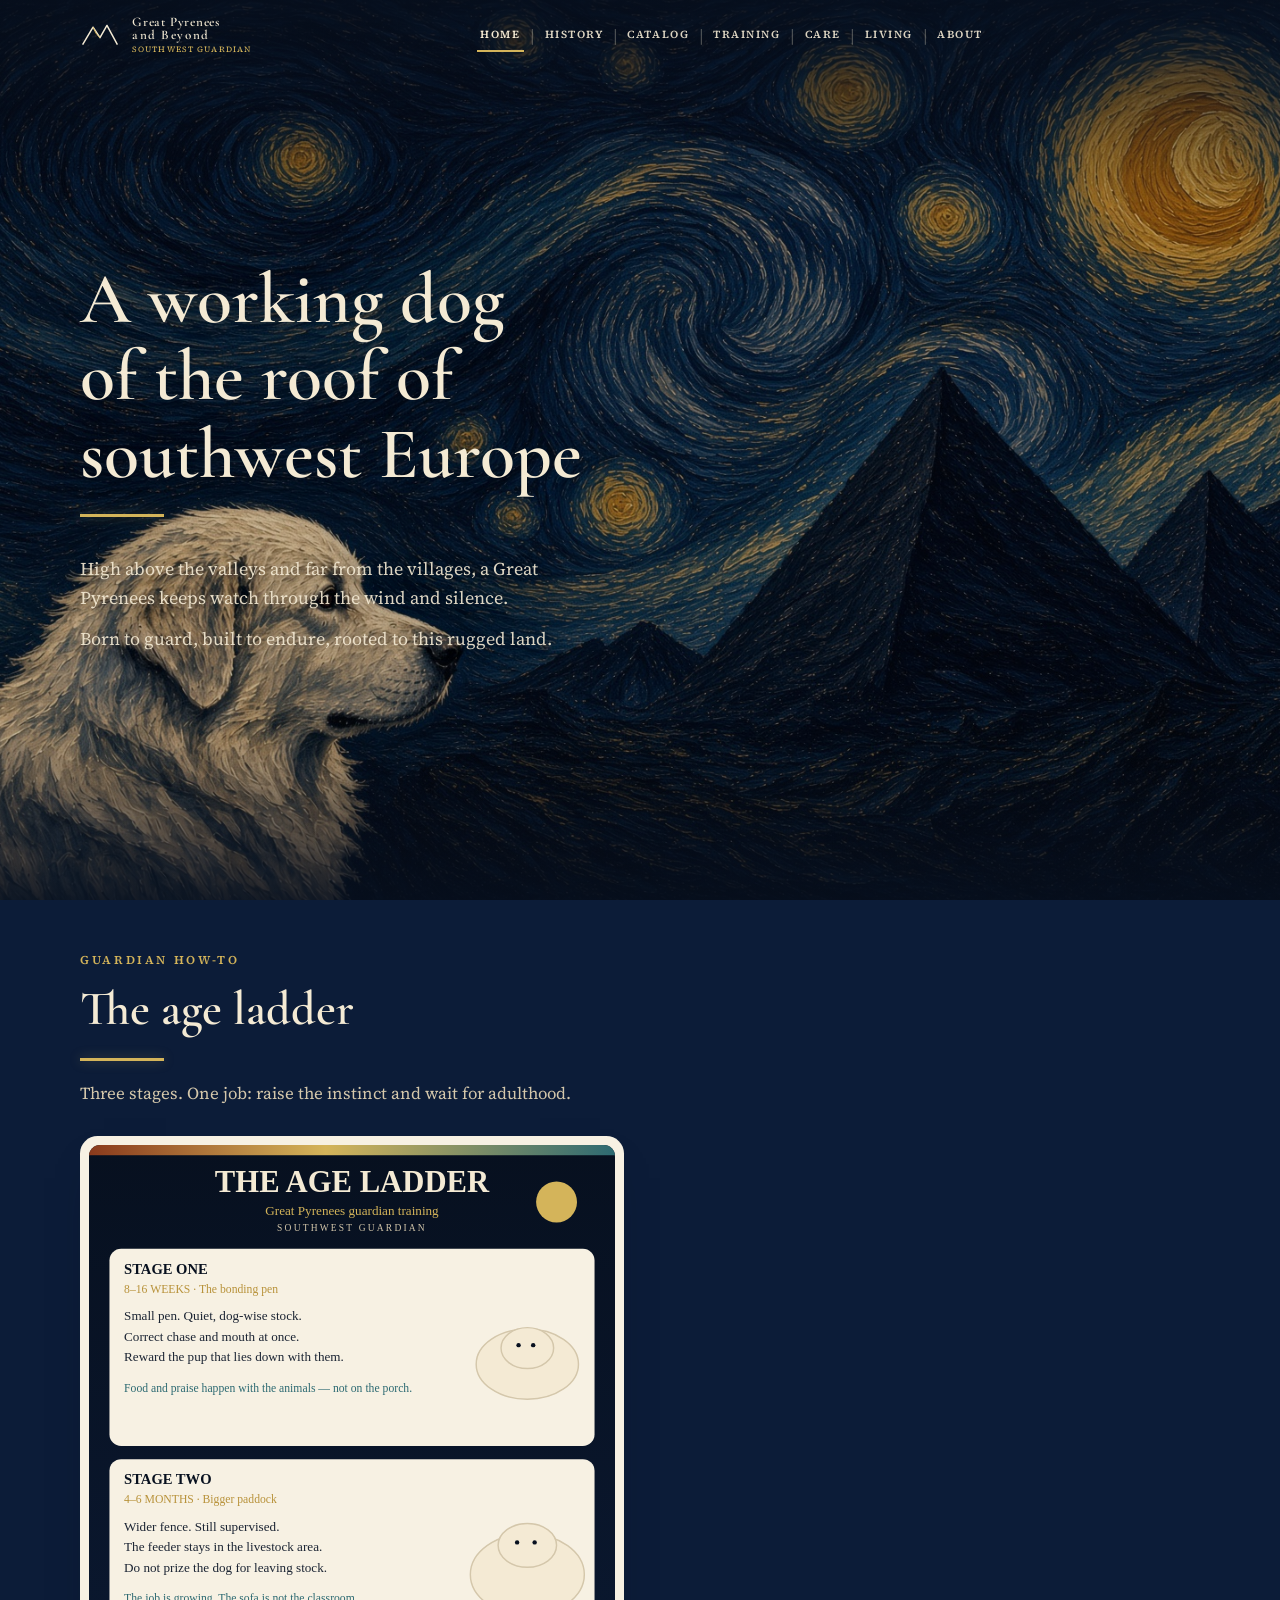
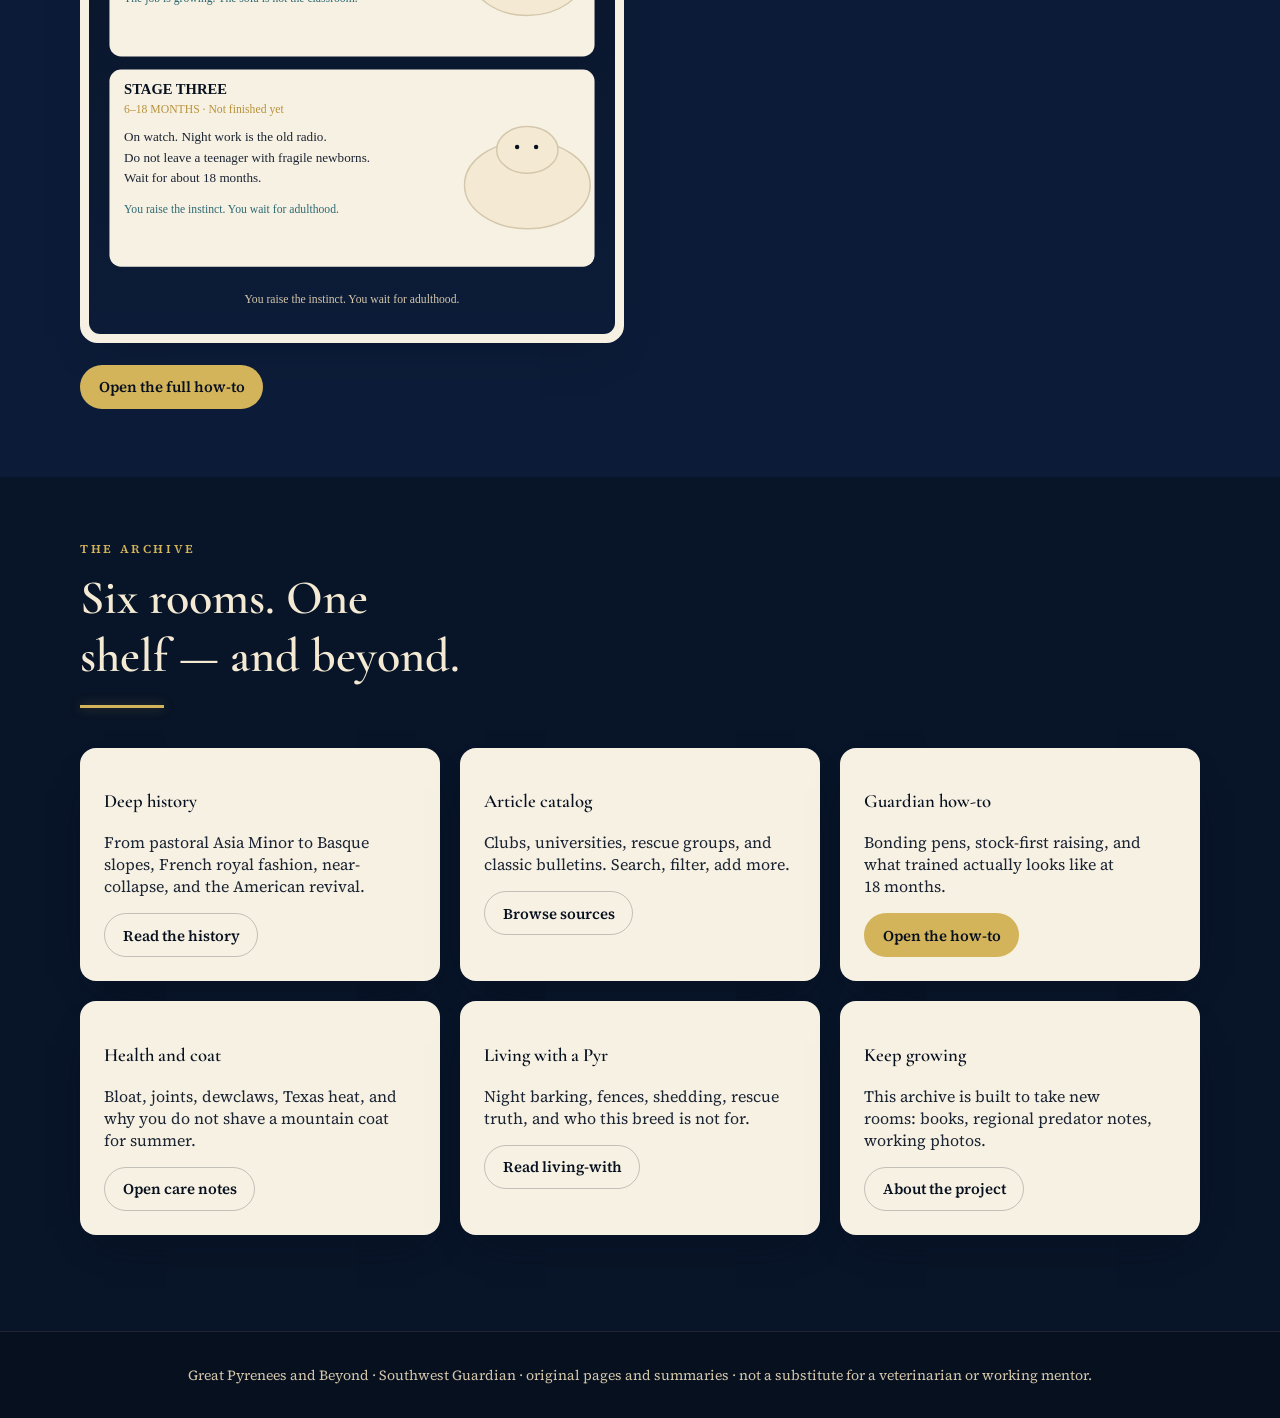
==== commit 0941ea28: "Show Age Ladder on the homepage and training page" ====
--- a/index.html
+++ b/index.html
@@ -10,11 +10,10 @@
   <link rel="preconnect" href="https://fonts.googleapis.com">
   <link rel="preconnect" href="https://fonts.gstatic.com" crossorigin>
   <link href="https://fonts.googleapis.com/css2?family=Cormorant+Garamond:ital,wght@0,500;0,600;0,700;1,500&family=Source+Serif+4:ital,opsz,wght@0,8..60,400;0,8..60,600;1,8..60,400&display=swap" rel="stylesheet">
-  <link rel="stylesheet" href="assets/styles.css?v=beyond1">
+  <link rel="stylesheet" href="assets/styles.css?v=beyond3">
 </head>
 <body>
   <header class="site-header overlay">
-    
   <div class="header-inner site-wrap">
     <a class="brand" href="index.html" aria-label="Great Pyrenees and Beyond home">
     <svg width="40" height="30" viewBox="0 0 46 34" fill="none" aria-hidden="true">
@@ -30,7 +29,7 @@
     </button>
   </div>
   <div class="menu-panel" id="site-menu" data-menu hidden>
-    <div class="bg" aria-hidden="true"><img src="assets/hero-mobile.jpg?v=beyond1" alt=""></div>
+    <div class="bg" aria-hidden="true"><img src="assets/hero-mobile.jpg?v=beyond3" alt=""></div>
     <div class="menu-top">
       <a class="brand" href="index.html" aria-label="Great Pyrenees and Beyond home">
     <svg width="40" height="30" viewBox="0 0 46 34" fill="none" aria-hidden="true">
@@ -46,8 +45,8 @@
   </header>
   <section class="hero">
     <picture>
-      <source media="(max-width: 1199px)" srcset="assets/hero-mobile.jpg?v=beyond1">
-      <img class="hero-art" src="assets/hero-desktop.jpg?v=beyond1" alt="">
+      <source media="(max-width: 1199px)" srcset="assets/hero-mobile.jpg?v=beyond3">
+      <img class="hero-art" src="assets/hero-desktop.jpg?v=beyond3" alt="">
     </picture>
     <div class="hero-scrim" aria-hidden="true"></div>
     <div class="hero-top" aria-hidden="true"></div>
@@ -58,6 +57,18 @@
       <p class="lede">High above the valleys and far from the villages, a Great Pyrenees keeps watch through the wind and silence.
         <span class="lede-rest">Born to guard, built to endure, rooted to this rugged land.</span>
       </p>
+    </div>
+  </section>
+  <section class="ladder">
+    <div class="site-wrap">
+      <p class="kicker">Guardian how-to</p>
+      <h2>The age ladder</h2>
+      <span class="gold-rule"></span>
+      <p class="ladder-lede">Three stages. One job: raise the instinct and wait for adulthood.</p>
+      <figure class="ladder-frame">
+        <img src="assets/age-ladder.svg?v=beyond3" width="720" height="1080" alt="Age ladder infographic: bonding pen at 8 to 16 weeks, bigger paddock at 4 to 6 months, night watch until about 18 months.">
+      </figure>
+      <p class="ladder-actions"><a class="paint-btn gold" href="training.html">Open the full how-to</a></p>
     </div>
   </section>
   <main class="rooms">
@@ -76,6 +87,6 @@
     </div>
   </main>
   <footer class="site-footer"><div class="site-wrap">Great Pyrenees and Beyond · Southwest Guardian · original pages and summaries · not a substitute for a veterinarian or working mentor.</div></footer>
-  <script src="assets/site.js?v=beyond1"></script>
+  <script src="assets/site.js?v=beyond3"></script>
 </body>
 </html>
--- a/assets/styles.css
+++ b/assets/styles.css
@@ -112,6 +112,17 @@
 }
 .lede-rest { display: none; margin-top: 0.75rem; }
 
+.ladder { background: var(--navy); padding: 3.25rem 0 4.25rem; }
+.ladder h2 { margin: 0; max-width: 40rem; font-size: 1.875rem; color: var(--cream); }
+.ladder-lede { max-width: 36rem; color: var(--cream-dim); font-size: 1.05rem; line-height: 1.6; }
+.ladder-frame {
+  margin: 1.75rem 0 1.35rem; max-width: 34rem;
+  background: var(--paper); border-radius: 1.1rem; padding: 0.55rem;
+  box-shadow: 0 18px 40px -24px rgb(7 16 31 / 0.55);
+}
+.ladder-frame img { display: block; width: 100%; height: auto; border-radius: 0.7rem; }
+.ladder-actions { margin: 0; }
+
 .rooms { background: var(--navy-deep); padding: 4rem 0 6rem; }
 .rooms h2 { margin: 0; max-width: 40rem; font-size: 1.875rem; color: var(--cream); }
 .grid-3 { display: grid; gap: 1.25rem; margin-top: 2.5rem; }
@@ -154,7 +165,7 @@
 .site-footer .site-wrap { padding: 2rem 0; text-align: center; font-size: 0.875rem; line-height: 1.6; color: var(--cream-dim); }
 
 @media (min-width: 768px) {
-  .rooms h2 { font-size: 3rem; }
+  .rooms h2, .ladder h2 { font-size: 3rem; }
   .grid-3 { grid-template-columns: repeat(2, 1fr); }
   .grid-2 { grid-template-columns: 1fr 1fr; }
   .grid-5 { grid-template-columns: 3fr 2fr; }
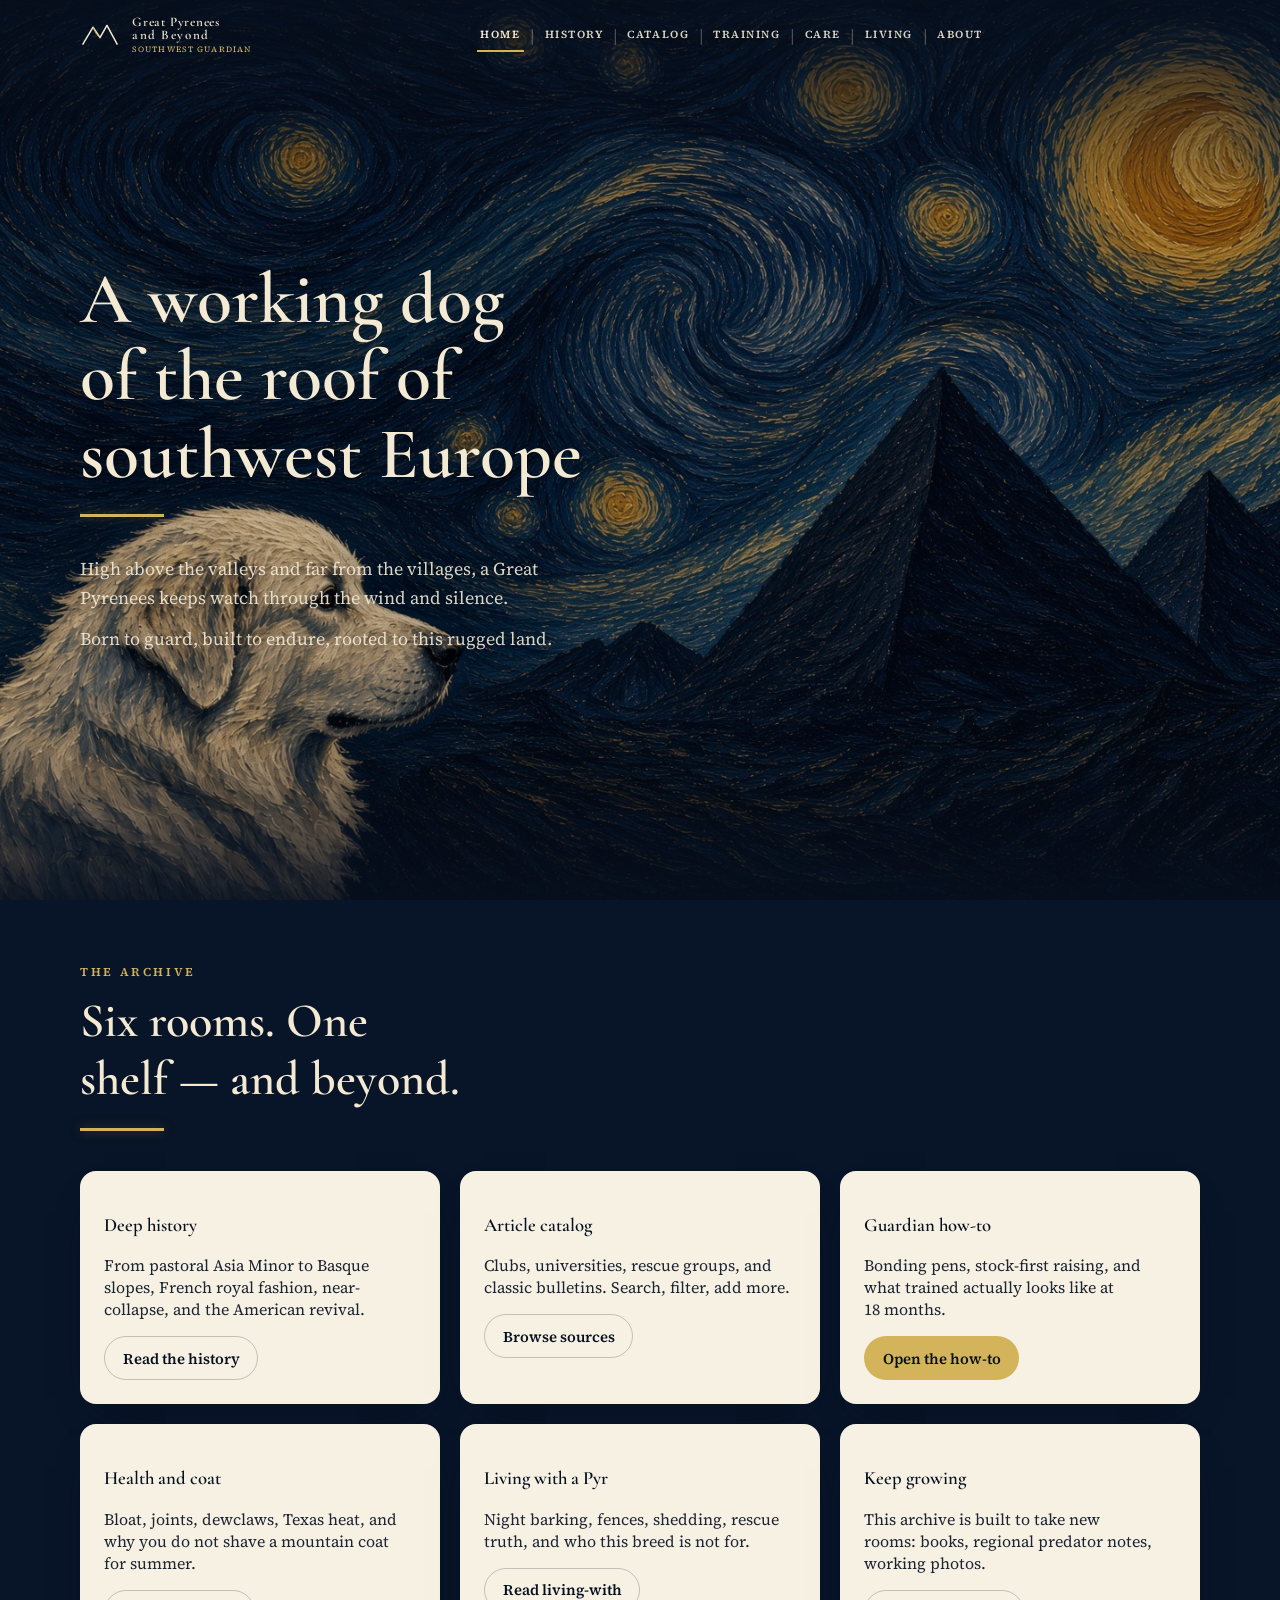
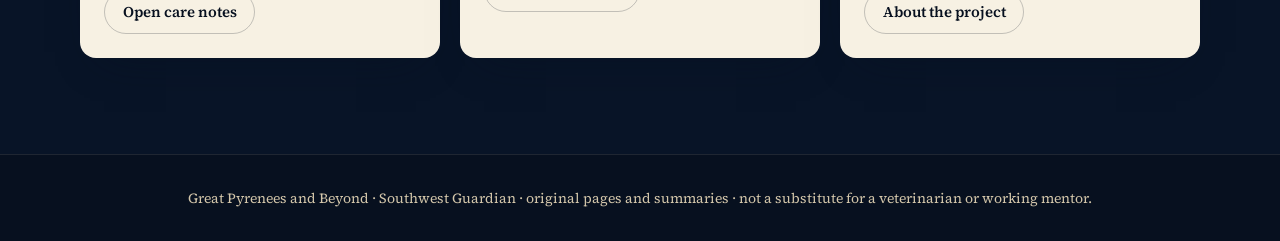
==== commit e4aa6130: "Remove Age Ladder infographic from Home and Training" ====
--- a/index.html
+++ b/index.html
@@ -10,7 +10,7 @@
   <link rel="preconnect" href="https://fonts.googleapis.com">
   <link rel="preconnect" href="https://fonts.gstatic.com" crossorigin>
   <link href="https://fonts.googleapis.com/css2?family=Cormorant+Garamond:ital,wght@0,500;0,600;0,700;1,500&family=Source+Serif+4:ital,opsz,wght@0,8..60,400;0,8..60,600;1,8..60,400&display=swap" rel="stylesheet">
-  <link rel="stylesheet" href="assets/styles.css?v=beyond3">
+  <link rel="stylesheet" href="assets/styles.css?v=beyond5">
 </head>
 <body>
   <header class="site-header overlay">
@@ -29,7 +29,7 @@
     </button>
   </div>
   <div class="menu-panel" id="site-menu" data-menu hidden>
-    <div class="bg" aria-hidden="true"><img src="assets/hero-mobile.jpg?v=beyond3" alt=""></div>
+    <div class="bg" aria-hidden="true"><img src="assets/hero-mobile.jpg?v=beyond5" alt=""></div>
     <div class="menu-top">
       <a class="brand" href="index.html" aria-label="Great Pyrenees and Beyond home">
     <svg width="40" height="30" viewBox="0 0 46 34" fill="none" aria-hidden="true">
@@ -45,9 +45,8 @@
   </header>
   <section class="hero">
     <picture>
-      <source media="(max-width: 1199px)" srcset="assets/hero-mobile.jpg?v=beyond3">
-      <img class="hero-art" src="assets/hero-desktop.jpg?v=beyond3" alt="">
-    </picture>
+      <source media="(max-width: 1199px)" srcset="assets/hero-mobile.jpg?v=beyond5">
+      <img class="hero-art" src="assets/hero-desktop.jpg?v=beyond5" alt=""></picture>
     <div class="hero-scrim" aria-hidden="true"></div>
     <div class="hero-top" aria-hidden="true"></div>
     <div class="hero-bot" aria-hidden="true"></div>
@@ -57,18 +56,6 @@
       <p class="lede">High above the valleys and far from the villages, a Great Pyrenees keeps watch through the wind and silence.
         <span class="lede-rest">Born to guard, built to endure, rooted to this rugged land.</span>
       </p>
-    </div>
-  </section>
-  <section class="ladder">
-    <div class="site-wrap">
-      <p class="kicker">Guardian how-to</p>
-      <h2>The age ladder</h2>
-      <span class="gold-rule"></span>
-      <p class="ladder-lede">Three stages. One job: raise the instinct and wait for adulthood.</p>
-      <figure class="ladder-frame">
-        <img src="assets/age-ladder.svg?v=beyond3" width="720" height="1080" alt="Age ladder infographic: bonding pen at 8 to 16 weeks, bigger paddock at 4 to 6 months, night watch until about 18 months.">
-      </figure>
-      <p class="ladder-actions"><a class="paint-btn gold" href="training.html">Open the full how-to</a></p>
     </div>
   </section>
   <main class="rooms">
@@ -87,6 +74,6 @@
     </div>
   </main>
   <footer class="site-footer"><div class="site-wrap">Great Pyrenees and Beyond · Southwest Guardian · original pages and summaries · not a substitute for a veterinarian or working mentor.</div></footer>
-  <script src="assets/site.js?v=beyond3"></script>
+  <script src="assets/site.js?v=beyond5"></script>
 </body>
 </html>
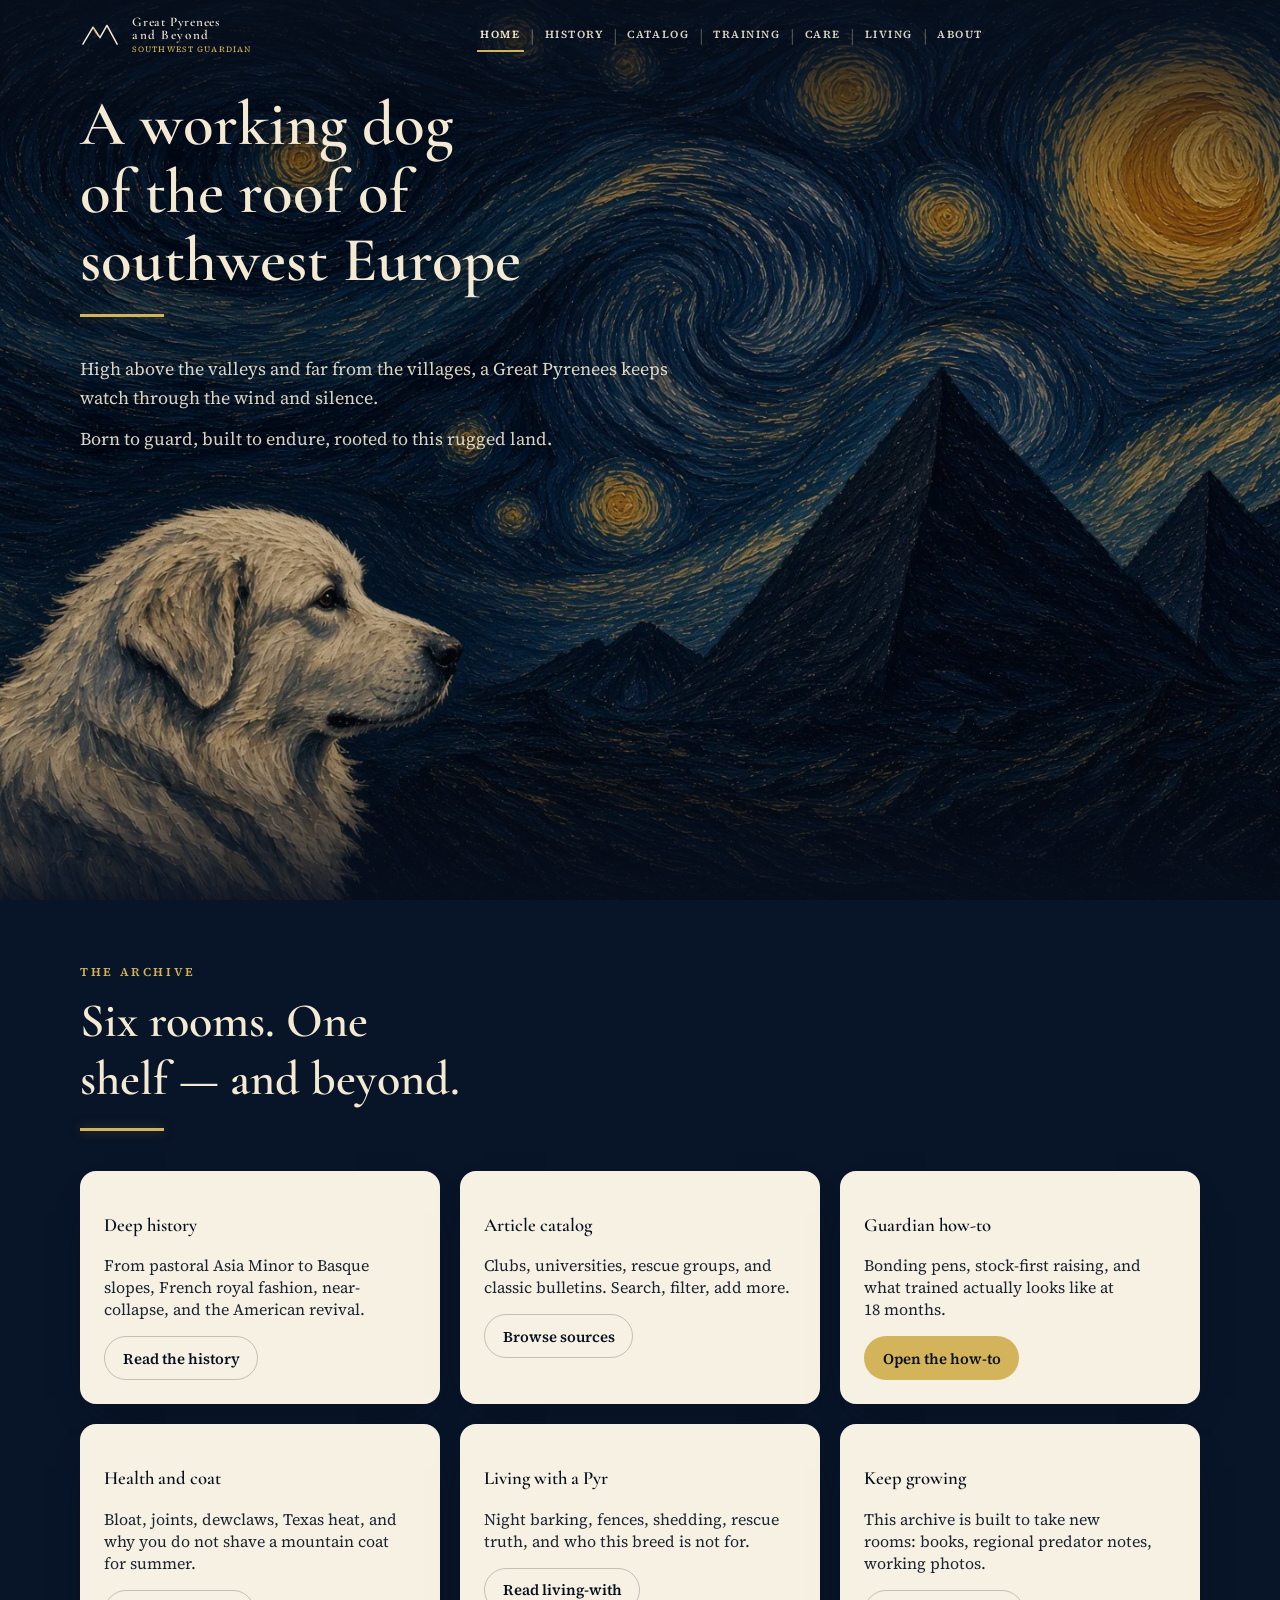
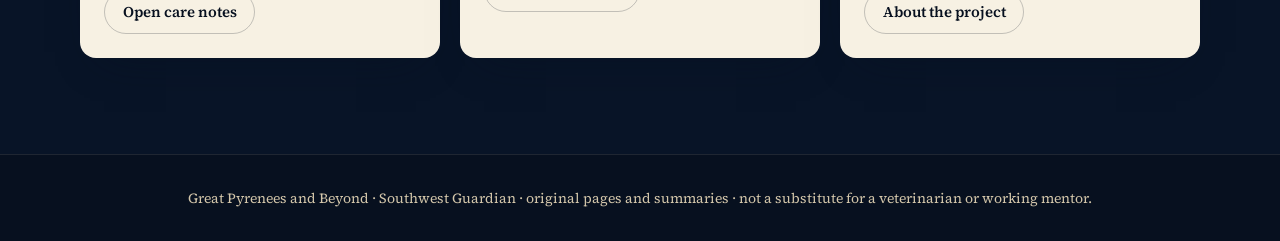
==== commit d119601a: "Housekeeping + fixes: share link, cache-buster beyond6, WebP via <picture>, hero layout, Age Ladder " ====
--- a/index.html
+++ b/index.html
@@ -10,7 +10,7 @@
   <link rel="preconnect" href="https://fonts.googleapis.com">
   <link rel="preconnect" href="https://fonts.gstatic.com" crossorigin>
   <link href="https://fonts.googleapis.com/css2?family=Cormorant+Garamond:ital,wght@0,500;0,600;0,700;1,500&family=Source+Serif+4:ital,opsz,wght@0,8..60,400;0,8..60,600;1,8..60,400&display=swap" rel="stylesheet">
-  <link rel="stylesheet" href="assets/styles.css?v=beyond5">
+  <link rel="stylesheet" href="assets/styles.css?v=beyond6">
 </head>
 <body>
   <header class="site-header overlay">
@@ -29,7 +29,7 @@
     </button>
   </div>
   <div class="menu-panel" id="site-menu" data-menu hidden>
-    <div class="bg" aria-hidden="true"><img src="assets/hero-mobile.jpg?v=beyond5" alt=""></div>
+    <div class="bg" aria-hidden="true"><picture><source type="image/webp" srcset="assets/hero-mobile.webp?v=beyond6"><img src="assets/hero-mobile.jpg?v=beyond6" alt=""></picture></div>
     <div class="menu-top">
       <a class="brand" href="index.html" aria-label="Great Pyrenees and Beyond home">
     <svg width="40" height="30" viewBox="0 0 46 34" fill="none" aria-hidden="true">
@@ -45,8 +45,11 @@
   </header>
   <section class="hero">
     <picture>
-      <source media="(max-width: 1199px)" srcset="assets/hero-mobile.jpg?v=beyond5">
-      <img class="hero-art" src="assets/hero-desktop.jpg?v=beyond5" alt=""></picture>
+      <source media="(max-width: 1199px)" type="image/webp" srcset="assets/hero-mobile.webp?v=beyond6">
+      <source media="(max-width: 1199px)" srcset="assets/hero-mobile.jpg?v=beyond6">
+      <source type="image/webp" srcset="assets/hero-desktop.webp?v=beyond6">
+      <img class="hero-art" src="assets/hero-desktop.jpg?v=beyond6" alt="">
+    </picture>
     <div class="hero-scrim" aria-hidden="true"></div>
     <div class="hero-top" aria-hidden="true"></div>
     <div class="hero-bot" aria-hidden="true"></div>
@@ -74,6 +77,6 @@
     </div>
   </main>
   <footer class="site-footer"><div class="site-wrap">Great Pyrenees and Beyond · Southwest Guardian · original pages and summaries · not a substitute for a veterinarian or working mentor.</div></footer>
-  <script src="assets/site.js?v=beyond5"></script>
+  <script src="assets/site.js?v=beyond6"></script>
 </body>
 </html>
--- a/assets/styles.css
+++ b/assets/styles.css
@@ -176,9 +176,10 @@
   .desk-nav { display: flex; }
   .menu-btn { display: none; }
   .grid-3 { grid-template-columns: repeat(3, 1fr); }
-  .hero-copy { justify-content: center; padding: 8rem 0 6rem; }
-  .hero-copy h1 { font-size: 4.5rem; max-width: 42rem; }
-  .hero-copy .lede { font-size: 1.125rem; max-width: 32rem; }
+  /* Desktop hero: copy sits in the upper sky, clear of the dog's head (lower left of the painting). */
+  .hero-copy { justify-content: flex-start; padding: clamp(5.5rem, 10vh, 8rem) 0 6rem; }
+  .hero-copy h1 { font-size: clamp(3.15rem, 7vh, 4.5rem); max-width: 42rem; }
+  .hero-copy .lede { font-size: 1.125rem; max-width: 40rem; }
   .lede-rest { display: block; }
 }
 
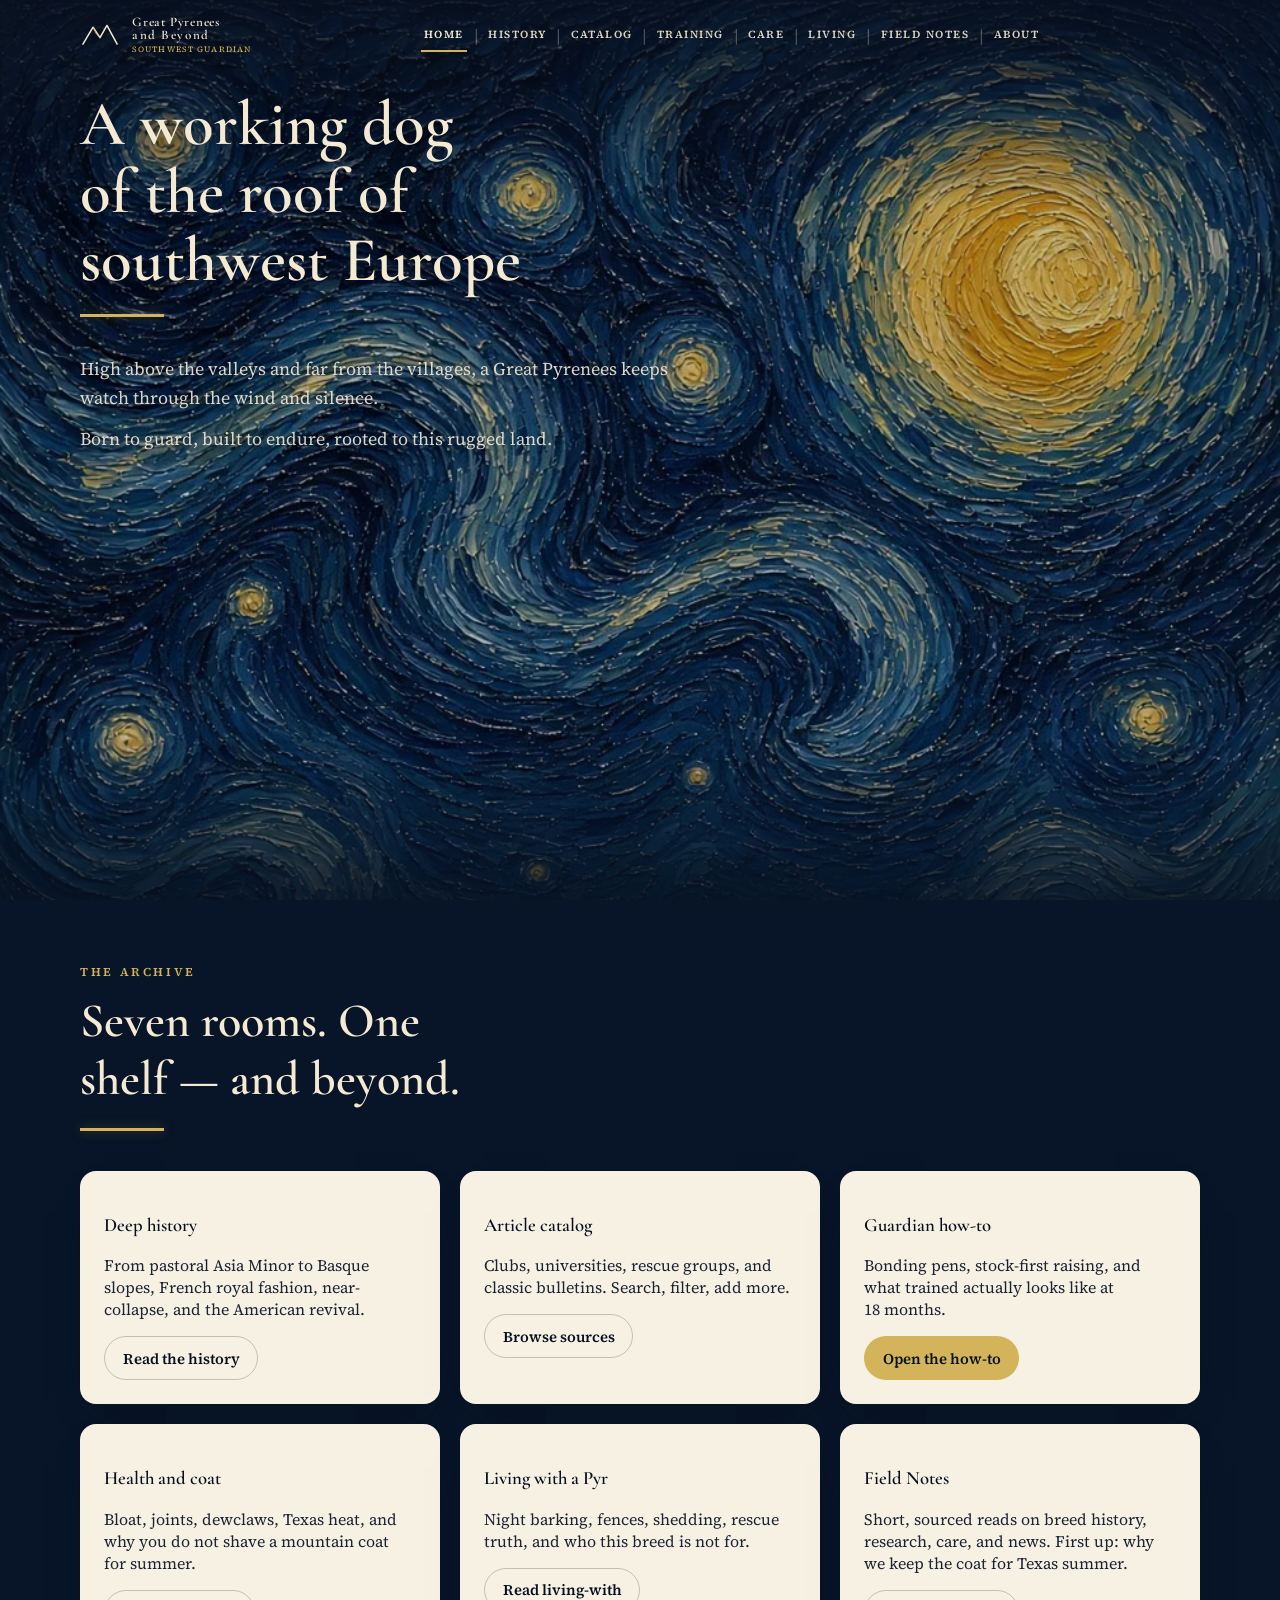
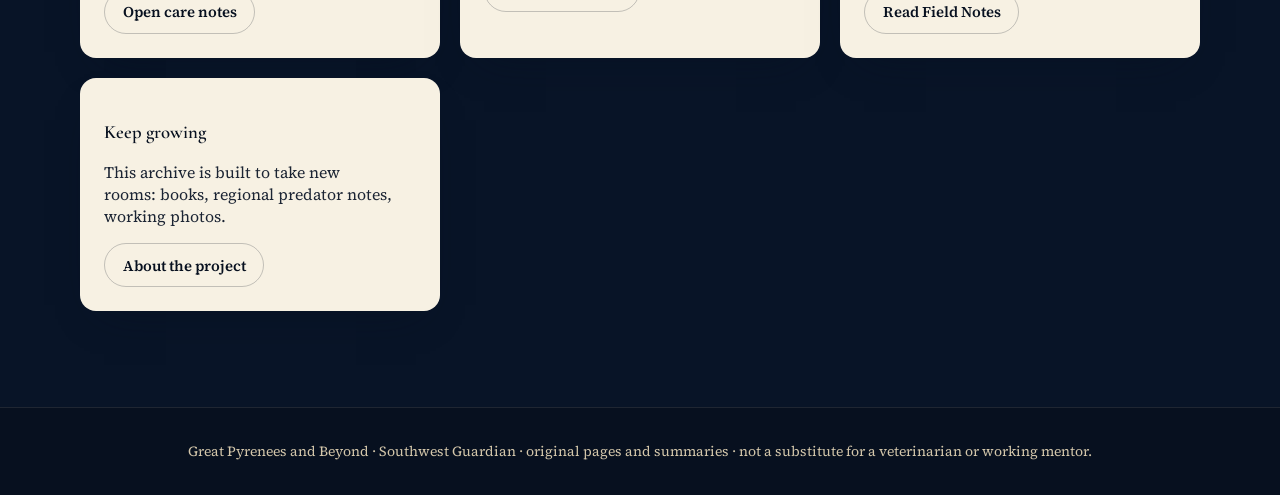
==== commit 22597657: "Add Field Notes section and first post: Keep the Coat New room field-notes.html + field-notes/dont-s" ====
--- a/index.html
+++ b/index.html
@@ -10,7 +10,7 @@
   <link rel="preconnect" href="https://fonts.googleapis.com">
   <link rel="preconnect" href="https://fonts.gstatic.com" crossorigin>
   <link href="https://fonts.googleapis.com/css2?family=Cormorant+Garamond:ital,wght@0,500;0,600;0,700;1,500&family=Source+Serif+4:ital,opsz,wght@0,8..60,400;0,8..60,600;1,8..60,400&display=swap" rel="stylesheet">
-  <link rel="stylesheet" href="assets/styles.css?v=beyond6">
+  <link rel="stylesheet" href="assets/styles.css?v=beyond7">
 </head>
 <body>
   <header class="site-header overlay">
@@ -22,14 +22,14 @@
 </svg>
     <span class="brand-copy"><strong>Great Pyrenees</strong><em>and Beyond</em><span>Southwest Guardian</span></span>
   </a>
-    <nav class="desk-nav" aria-label="Primary"><a href="index.html" class="active">Home</a><span class="pipe" aria-hidden="true">|</span><a href="history.html">History</a><span class="pipe" aria-hidden="true">|</span><a href="archive.html">Catalog</a><span class="pipe" aria-hidden="true">|</span><a href="training.html">Training</a><span class="pipe" aria-hidden="true">|</span><a href="care.html">Care</a><span class="pipe" aria-hidden="true">|</span><a href="living.html">Living</a><span class="pipe" aria-hidden="true">|</span><a href="about.html">About</a></nav>
+    <nav class="desk-nav" aria-label="Primary"><a href="index.html" class="active">Home</a><span class="pipe" aria-hidden="true">|</span><a href="history.html">History</a><span class="pipe" aria-hidden="true">|</span><a href="archive.html">Catalog</a><span class="pipe" aria-hidden="true">|</span><a href="training.html">Training</a><span class="pipe" aria-hidden="true">|</span><a href="care.html">Care</a><span class="pipe" aria-hidden="true">|</span><a href="living.html">Living</a><span class="pipe" aria-hidden="true">|</span><a href="field-notes.html">Field Notes</a><span class="pipe" aria-hidden="true">|</span><a href="about.html">About</a></nav>
     <button type="button" class="menu-btn" data-open-menu aria-expanded="false" aria-controls="site-menu">
       <span class="bars" aria-hidden="true"><i></i><i></i><i></i></span>
       Menu
     </button>
   </div>
   <div class="menu-panel" id="site-menu" data-menu hidden>
-    <div class="bg" aria-hidden="true"><picture><source type="image/webp" srcset="assets/hero-mobile.webp?v=beyond6"><img src="assets/hero-mobile.jpg?v=beyond6" alt=""></picture></div>
+    <div class="bg" aria-hidden="true"><picture><source type="image/webp" srcset="assets/hero-mobile.webp?v=beyond7"><img src="assets/hero-mobile.jpg?v=beyond7" alt=""></picture></div>
     <div class="menu-top">
       <a class="brand" href="index.html" aria-label="Great Pyrenees and Beyond home">
     <svg width="40" height="30" viewBox="0 0 46 34" fill="none" aria-hidden="true">
@@ -40,15 +40,15 @@
   </a>
       <button type="button" class="menu-close" data-close-menu aria-label="Close menu">×</button>
     </div>
-    <nav class="menu-links"><a href="index.html" class="active">Home</a><a href="history.html">History</a><a href="archive.html">Catalog</a><a href="training.html">Training</a><a href="care.html">Care</a><a href="living.html">Living</a><a href="about.html">About</a></nav>
+    <nav class="menu-links"><a href="index.html" class="active">Home</a><a href="history.html">History</a><a href="archive.html">Catalog</a><a href="training.html">Training</a><a href="care.html">Care</a><a href="living.html">Living</a><a href="field-notes.html">Field Notes</a><a href="about.html">About</a></nav>
   </div>
   </header>
   <section class="hero">
     <picture>
-      <source media="(max-width: 1199px)" type="image/webp" srcset="assets/hero-mobile.webp?v=beyond6">
-      <source media="(max-width: 1199px)" srcset="assets/hero-mobile.jpg?v=beyond6">
-      <source type="image/webp" srcset="assets/hero-desktop.webp?v=beyond6">
-      <img class="hero-art" src="assets/hero-desktop.jpg?v=beyond6" alt="">
+      <source media="(max-width: 1199px)" type="image/webp" srcset="assets/hero-mobile.webp?v=beyond7">
+      <source media="(max-width: 1199px)" srcset="assets/hero-mobile.jpg?v=beyond7">
+      <source type="image/webp" srcset="assets/hero-desktop.webp?v=beyond7">
+      <img class="hero-art" src="assets/hero-desktop.jpg?v=beyond7" alt="">
     </picture>
     <div class="hero-scrim" aria-hidden="true"></div>
     <div class="hero-top" aria-hidden="true"></div>
@@ -64,7 +64,7 @@
   <main class="rooms">
     <div class="site-wrap">
       <p class="kicker">The archive</p>
-      <h2>Six rooms. One shelf — and beyond.</h2>
+      <h2>Seven rooms. One shelf — and beyond.</h2>
       <span class="gold-rule"></span>
       <div class="grid-3">
         <article class="paper-card"><h3>Deep history</h3><p>From pastoral Asia Minor to Basque slopes, French royal fashion, near-collapse, and the American revival.</p><a class="paint-btn" href="history.html">Read the history</a></article>
@@ -72,11 +72,12 @@
         <article class="paper-card"><h3>Guardian how-to</h3><p>Bonding pens, stock-first raising, and what trained actually looks like at 18 months.</p><a class="paint-btn gold" href="training.html">Open the how-to</a></article>
         <article class="paper-card"><h3>Health and coat</h3><p>Bloat, joints, dewclaws, Texas heat, and why you do not shave a mountain coat for summer.</p><a class="paint-btn" href="care.html">Open care notes</a></article>
         <article class="paper-card"><h3>Living with a Pyr</h3><p>Night barking, fences, shedding, rescue truth, and who this breed is not for.</p><a class="paint-btn" href="living.html">Read living-with</a></article>
+        <article class="paper-card"><h3>Field Notes</h3><p>Short, sourced reads on breed history, research, care, and news. First up: why we keep the coat for Texas summer.</p><a class="paint-btn" href="field-notes.html">Read Field Notes</a></article>
         <article class="paper-card"><h3>Keep growing</h3><p>This archive is built to take new rooms: books, regional predator notes, working photos.</p><a class="paint-btn" href="about.html">About the project</a></article>
       </div>
     </div>
   </main>
   <footer class="site-footer"><div class="site-wrap">Great Pyrenees and Beyond · Southwest Guardian · original pages and summaries · not a substitute for a veterinarian or working mentor.</div></footer>
-  <script src="assets/site.js?v=beyond6"></script>
+  <script src="assets/site.js?v=beyond7"></script>
 </body>
 </html>
--- a/assets/styles.css
+++ b/assets/styles.css
@@ -186,3 +186,35 @@
 @media (prefers-reduced-motion: reduce) {
   * { animation: none !important; transition: none !important; }
 }
+
+/* Field Notes (added beyond7) */
+.post-list { list-style: none; margin: 0; padding: 0; display: grid; gap: 1.25rem; }
+.post-card { display: grid; gap: 1.25rem; padding: 0; overflow: hidden; }
+.post-card .post-art { display: block; margin: 0; }
+.post-card .post-art img { display: block; width: 100%; height: 100%; object-fit: cover; aspect-ratio: 16 / 9; }
+.post-card .post-body { padding: 0 1.5rem 1.5rem; }
+.post-card h2 { margin: 0.25rem 0 0.5rem; font-size: 1.75rem; line-height: 1.15; }
+.post-card h2 a { text-decoration: none; color: var(--ink); }
+.post-card h2 a:hover, .post-card h2 a:focus-visible { text-decoration: underline; text-decoration-color: var(--gold-deep); }
+.post-meta { margin: 0; font-size: 0.8rem; font-weight: 600; letter-spacing: 0.14em; text-transform: uppercase; color: var(--teal); }
+.post-card .paint-btn { margin-top: 0.5rem; }
+.post-hero { margin: 0; background: var(--paper); border-radius: 1.1rem; padding: 0.55rem; box-shadow: 0 18px 40px -24px rgb(7 16 31 / 0.55); }
+.post-hero img { display: block; width: 100%; height: auto; border-radius: 0.7rem; }
+.post-hero figcaption { padding: 0.6rem 0.5rem 0.2rem; font-size: 0.85rem; color: rgb(27 36 51 / 0.78); }
+.prose { max-width: 46rem; font-size: 1.0625rem; line-height: 1.7; }
+.prose h2 { margin: 2rem 0 0.5rem; font-size: 1.75rem; line-height: 1.2; color: var(--ink); }
+.prose h2:first-child { margin-top: 0; }
+.prose p, .prose li { color: var(--ink-soft); }
+.prose ul { padding-left: 1.25rem; }
+.prose li { margin-bottom: 0.5rem; }
+.prose a { color: var(--teal); text-underline-offset: 0.15em; }
+.post-sources { max-width: 46rem; }
+.post-sources h2 { margin: 0 0 0.5rem; font-size: 1.5rem; }
+.post-sources ol { margin: 0; padding-left: 1.25rem; line-height: 1.6; }
+.post-sources a { color: var(--teal); }
+.post-back { color: var(--gold); font-weight: 600; }
+@media (min-width: 768px) {
+  .post-card { grid-template-columns: 2fr 3fr; align-items: center; }
+  .post-card .post-art img { aspect-ratio: auto; min-height: 100%; }
+  .post-card .post-body { padding: 1.5rem 1.75rem 1.5rem 0; }
+}
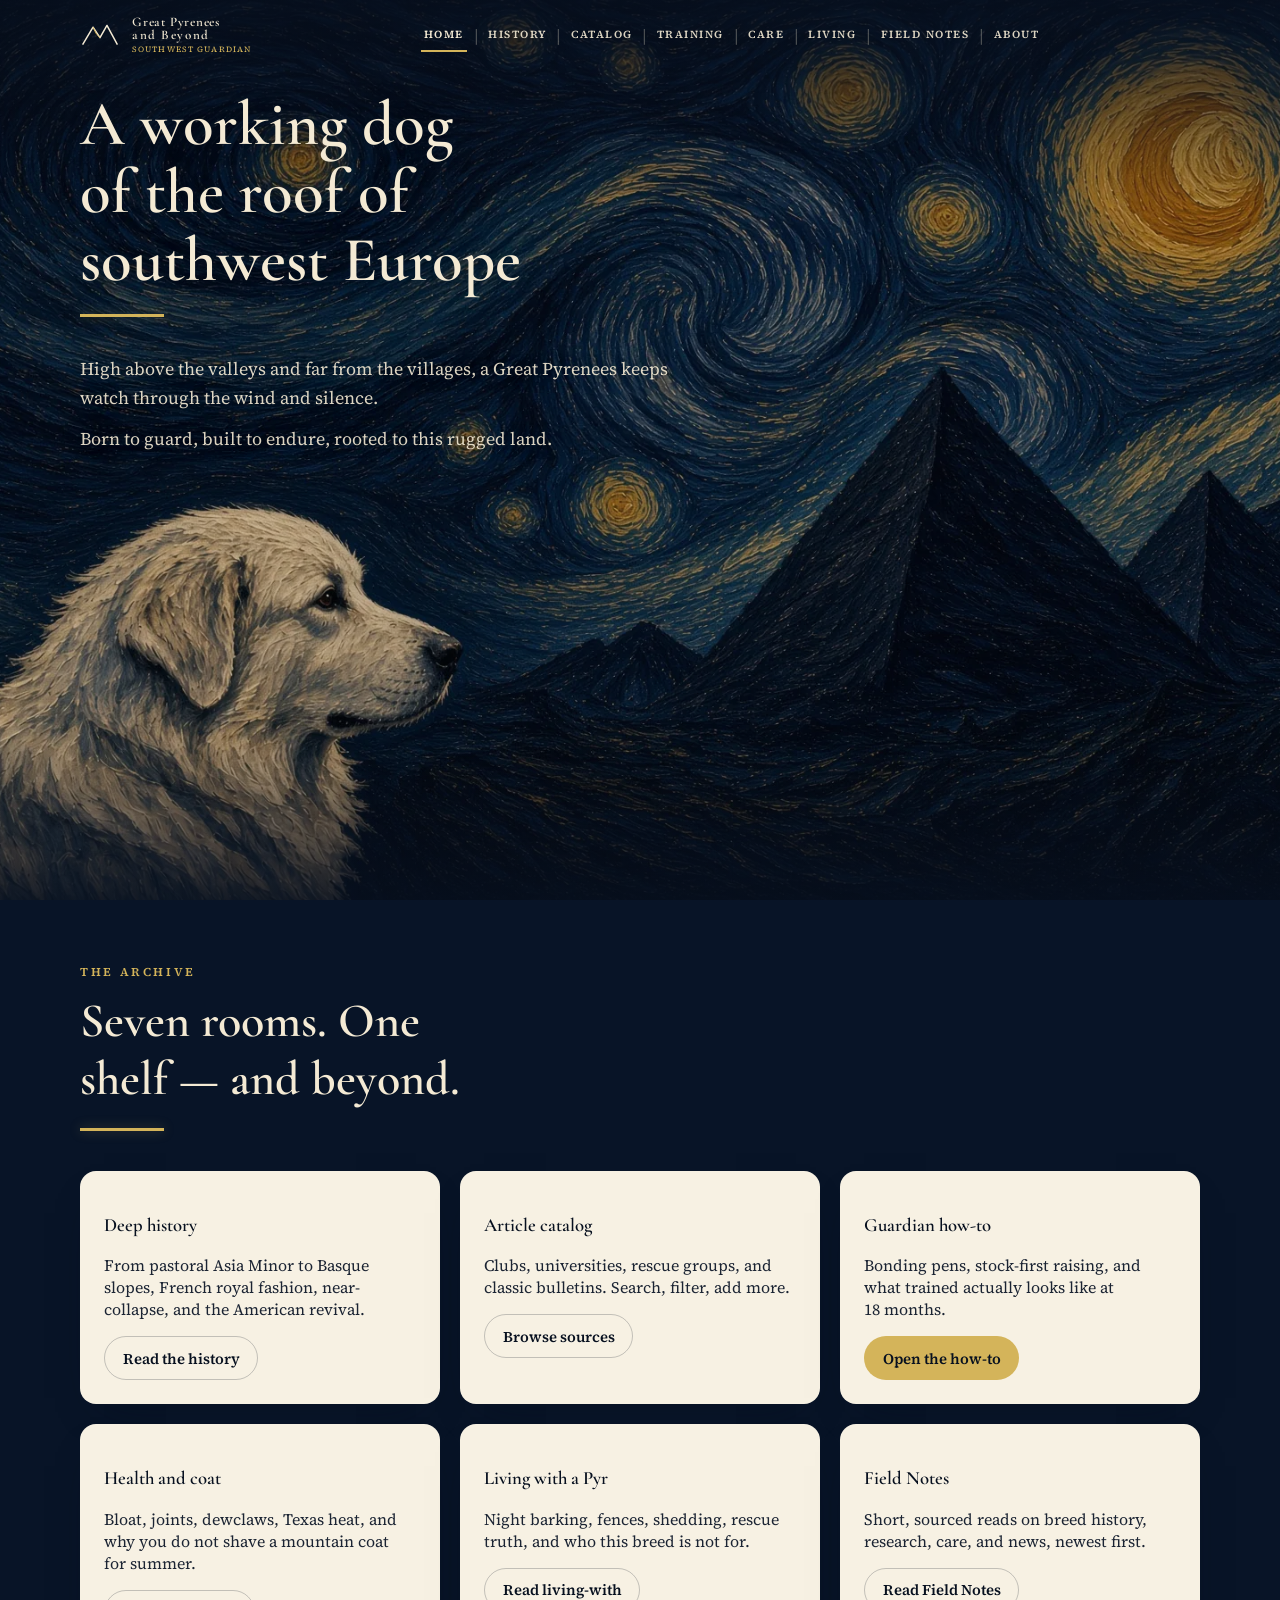
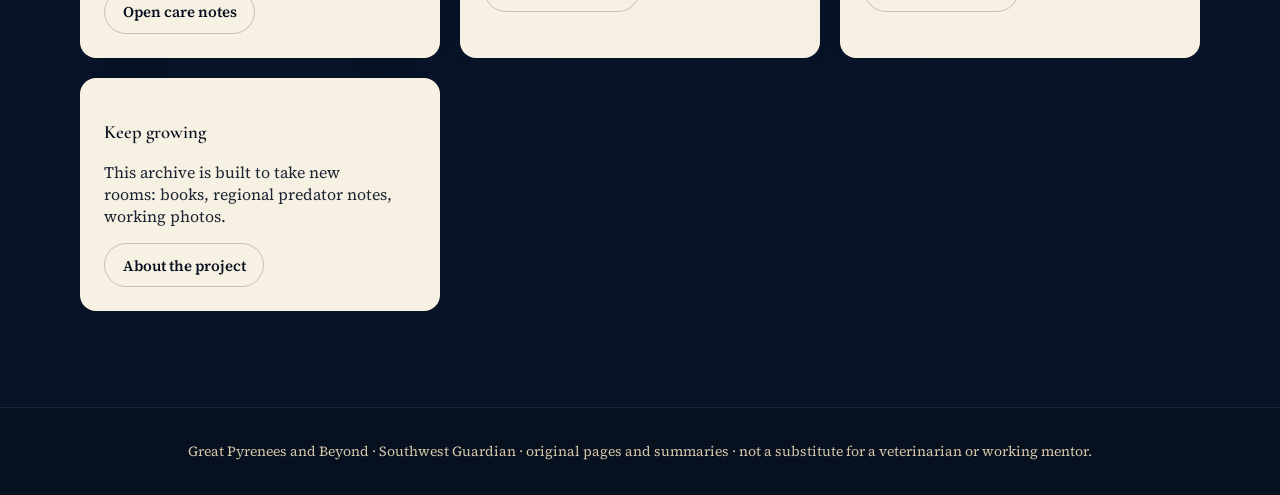
==== commit 4eca86b4: "Field Notes: add 'Keep the Dewclaws' (Nov 3, 2026) with mascot painting" ====
--- a/index.html
+++ b/index.html
@@ -72,7 +72,7 @@
         <article class="paper-card"><h3>Guardian how-to</h3><p>Bonding pens, stock-first raising, and what trained actually looks like at 18 months.</p><a class="paint-btn gold" href="training.html">Open the how-to</a></article>
         <article class="paper-card"><h3>Health and coat</h3><p>Bloat, joints, dewclaws, Texas heat, and why you do not shave a mountain coat for summer.</p><a class="paint-btn" href="care.html">Open care notes</a></article>
         <article class="paper-card"><h3>Living with a Pyr</h3><p>Night barking, fences, shedding, rescue truth, and who this breed is not for.</p><a class="paint-btn" href="living.html">Read living-with</a></article>
-        <article class="paper-card"><h3>Field Notes</h3><p>Short, sourced reads on breed history, research, care, and news. First up: why we keep the coat for Texas summer.</p><a class="paint-btn" href="field-notes.html">Read Field Notes</a></article>
+        <article class="paper-card"><h3>Field Notes</h3><p>Short, sourced reads on breed history, research, care, and news, newest first.</p><a class="paint-btn" href="field-notes.html">Read Field Notes</a></article>
         <article class="paper-card"><h3>Keep growing</h3><p>This archive is built to take new rooms: books, regional predator notes, working photos.</p><a class="paint-btn" href="about.html">About the project</a></article>
       </div>
     </div>
